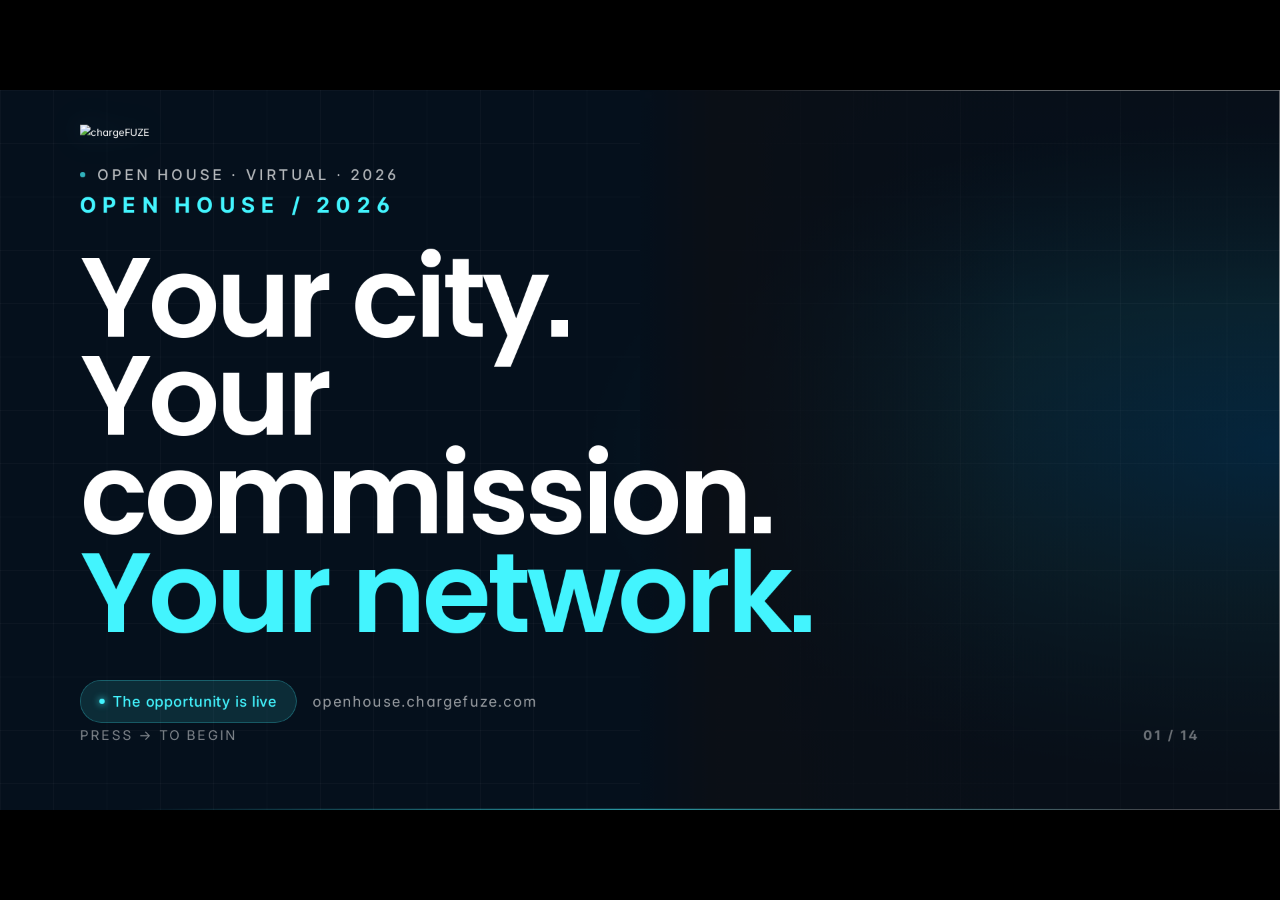
==== index.html @ 6d46d596 "Add files via upload" ====
<!DOCTYPE html>
<html lang="en">
<head>
<meta charset="UTF-8" />
<title>chargeFUZE Open House 2026</title>
<link rel="stylesheet" href="styles.css" />
<link rel="stylesheet" href="components.css?v=15" />
<link rel="stylesheet" href="brand-fx.css?v=4" />
<script src="deck-stage.js"></script>
<script src="brand-fx.js?v=1" defer></script>
</head>
<body>
<deck-stage width="1920" height="1080">

<!-- =================================================================
     01 — COVER
     ================================================================= -->
<section data-label="01 Cover" class="s-hero-spot">
  <div class="cover-photo-wrap">
    <img src="assets/photos/rosebowl.jpg" alt="" class="cover-photo" />
    <div class="cover-photo-grad"></div>
  </div>
  <div class="cover-grid"></div>
  <div class="frame" style="justify-content: space-between;">
    <div style="display:flex; justify-content: space-between; align-items: center;">
      <div class="bug dark"><img src="assets/logos/chargefuze-official-white.png" alt="chargeFUZE" /></div>
      <div class="eyebrow dark"><span class="dot"></span><span>OPEN HOUSE · VIRTUAL · 2026</span></div>
    </div>

    <div style="max-width: 1100px;">
      <div style="font-family:'Inter Tight',sans-serif; font-weight:700; font-size:32px; letter-spacing:0.32em; color: var(--spark-blue); margin-bottom: 40px;">
        OPEN HOUSE / 2026
      </div>
      <h1 class="title hero">
        Your city.<br/>
        Your commission.<br/>
        <span style="color: var(--spark-blue);">Your network.</span>
      </h1>
      <div style="margin-top: 56px; display:flex; align-items: center; gap: 24px;">
        <span class="pill"><span style="width:8px;height:8px;border-radius:50%;background:var(--spark-blue);box-shadow:0 0 12px var(--spark-blue);"></span>The opportunity is live</span>
        <span style="font-size:22px; opacity:0.6; letter-spacing:0.1em;">openhouse.chargefuze.com</span>
      </div>
    </div>

    <div style="display:flex; justify-content: space-between; align-items: flex-end;">
      <div style="font-size: 20px; letter-spacing: 0.16em; opacity: 0.5; text-transform: uppercase;">Press → to begin</div>
      <div style="font-family:'Inter Tight',sans-serif; font-weight:700; font-size: 20px; letter-spacing: 0.2em; opacity: 0.4;">01 / 14</div>
    </div>
  </div>
</section>

<!-- =================================================================
     02 — WHY WE EXIST
     ================================================================= -->
<section data-label="02 Why We Exist" class="s-airy">
  <div class="frame">
    <div class="bug light"><img src="assets/logos/chargefuze-official.png" alt="chargeFUZE" /></div>
    <div class="eyebrow" style="margin-top: 40px;"><span class="dot"></span><span>ABOUT CHARGEFUZE</span></div>
    <h1 class="title" style="margin-top: var(--gap-title); max-width: 1500px;">
      Why we <span style="color: var(--charge-blue);">exist.</span>
    </h1>
    <p class="body" style="margin-top: 36px; max-width: 1400px;">
      Industry-leading IoT hardware and software designed to enrich user experiences with convenient,
      on-demand power. We empower the user, foster connections, and fuel progress —
      <strong>nationwide, in real-world venues.</strong>
    </p>

    <div style="margin-top: auto; display: grid; grid-template-columns: repeat(4, 1fr); gap: 48px; padding-top: 64px; border-top: 1px solid var(--ink-150);">
      <div>
        <div class="stat-num" style="color: var(--ink-950); font-size: 140px;">3,500<span style="color: var(--charge-blue);">+</span></div>
        <div class="stat-label" style="margin-top: 14px;">Active Locations</div>
      </div>
      <div>
        <div class="stat-num" style="color: var(--ink-950); font-size: 140px;">300<span style="color: var(--charge-blue);">+</span></div>
        <div class="stat-label" style="margin-top: 14px;">Arenas &amp; Major Venues</div>
      </div>
      <div>
        <div class="stat-num" style="color: var(--ink-950); font-size: 140px;">40<span style="color: var(--charge-blue);">+</span></div>
        <div class="stat-label" style="margin-top: 14px;">US States</div>
      </div>
      <div>
        <div class="stat-num" style="color: var(--ink-950); font-size: 140px;">2.2<span style="font-size:96px;">M</span><span style="color: var(--charge-blue);">+</span></div>
        <div class="stat-label" style="margin-top: 14px;">Active Users</div>
      </div>
    </div>
  </div>
  <div class="foot"><span>chargeFUZE / Open House 2026</span><span>02</span></div>
</section>

<!-- =================================================================
     03 — THE MACHINE  (real product photo · split layout)
     ================================================================= -->
<section data-label="03 The Machine" class="s-dark">
  <div class="machine-photo-wrap">
    <img src="assets/photos/powerbank-hand.jpg" alt="chargeFUZE power bank in hand" class="machine-photo" />
    <div class="machine-photo-grad"></div>
  </div>
  <div class="frame">
    <div class="bug dark"><img src="assets/logos/chargefuze-official-white.png" alt="chargeFUZE" /></div>
    <div class="eyebrow dark" style="margin-top: 40px;"><span class="dot"></span><span>THE PRODUCT</span></div>
    <h1 class="title" style="margin-top: var(--gap-title);">The machine.</h1>

    <div class="machine-grid">
      <div class="machine-cell">
        <div class="num">01 — WHAT IT IS</div>
        <p class="machine-desc">
          Portable mobile charging stations built for high-traffic venues. Guests rent a power bank,
          use it on-site or off-site, return it to <strong>any chargeFUZE station nationwide.</strong>
        </p>
      </div>
      <div class="machine-cell">
        <div class="num">02 — HOW IT RUNS</div>
        <p class="machine-desc">
          Stations recharge batteries continuously. Minimal footprint, fully autonomous —
          <strong>no wiring, no staff, no operational lift.</strong>
        </p>
      </div>
      <div class="machine-cell">
        <div class="num">03 — THE RESULT</div>
        <p class="machine-desc">
          A seamless, on-demand charging solution that scales effortlessly across locations —
          <strong>maximizing uptime, usage, and venue revenue.</strong>
        </p>
      </div>
    </div>
  </div>
  <div class="foot" style="color: rgba(255,255,255,0.55);"><span>chargeFUZE / Open House 2026</span><span>03</span></div>
</section>

<!-- =================================================================
     04 — RENT. CHARGE. RETURN. (interactive stepper)
     ================================================================= -->
<section data-label="04 Rent Charge Return" class="s-airy">
  <div class="frame">
    <div class="bug light"><img src="assets/logos/chargefuze-official.png" alt="chargeFUZE" /></div>
    <div class="eyebrow" style="margin-top: 40px;"><span class="dot"></span><span>HOW IT WORKS</span></div>
    <h1 class="title" style="margin-top: var(--gap-title);">
      Rent. Charge. <span style="color: var(--charge-blue);">Return.</span>
    </h1>

    <div id="rcr" style="margin-top: 60px; flex: 1; display: flex; flex-direction: column; padding-bottom: 80px;">
      <!-- step rail -->
      <div id="rcr-rail" style="display: grid; grid-template-columns: repeat(4, 1fr); gap: 16px; position: relative;">
        <div style="position:absolute; top:46px; left:46px; right:46px; height:2px; background: var(--ink-150);"></div>
        <div id="rcr-progress" style="position:absolute; top:46px; left:46px; height:2px; background: var(--charge-blue); width: 0; transition: width 360ms cubic-bezier(0.22,1,0.36,1);"></div>
      </div>
      <!-- step detail -->
      <div id="rcr-detail" style="margin-top: 56px; flex: 1; display: grid; grid-template-columns: 1.2fr 1fr; gap: 80px; align-items: center;">
        <div>
          <div id="rcr-num" style="font-family:'Inter Tight',sans-serif; font-weight:700; font-size:140px; line-height:0.9; color: var(--charge-blue); letter-spacing:-0.04em;">01</div>
          <h2 id="rcr-title" class="subtitle" style="margin-top: 20px;">Locate</h2>
          <p id="rcr-desc" class="body" style="margin-top: 20px; max-width: 660px; font-size: 30px; line-height: 1.35;">
            Guest finds a chargeFUZE station via the app or on-site wayfinding signage.
          </p>
        </div>
        <div id="rcr-visual" style="height: 320px; border-radius: 24px; background: var(--white); border:1px solid var(--ink-150); display:flex; align-items:center; justify-content:center; position: relative; overflow:hidden;">
          <!-- visual swapped via JS -->
        </div>
      </div>
    </div>

  </div>
  <div class="foot"><span>chargeFUZE / Open House 2026</span><span>04</span></div>
</section>

<!-- =================================================================
     05 — F10 vs F15 (animated comparison)
     ================================================================= -->
<section data-label="05 Hardware" class="s-dark">
  <div class="frame">
    <div class="bug dark"><img src="assets/logos/chargefuze-official-white.png" alt="chargeFUZE" /></div>
    <div class="eyebrow dark" style="margin-top: 40px;"><span class="dot"></span><span>OUR PRODUCTS</span></div>
    <h1 class="title" style="margin-top: var(--gap-title);">The hardware.</h1>
    <p class="body" style="margin-top: 18px;">Two stations. Same network. Pick the fit for the venue.</p>

    <div style="margin-top: 48px; flex: 1; min-height: 0; min-width: 0; display: grid; grid-template-columns: minmax(0, 1.2fr) minmax(0, 1fr); grid-template-rows: minmax(0, 1fr); gap: 56px;">
      <!-- Real station photo (swaps based on selection, click to enlarge) -->
      <div class="hw-photo-frame" id="hw-photo-frame" role="button" tabindex="0" aria-label="Click to view station photo full size">
        <img src="assets/photos/station-fattuesday.jpg" alt="" class="hw-photo hw-photo-f10 is-active" data-model="F10" />
        <img src="assets/photos/station-f15.jpg" alt="" class="hw-photo hw-photo-f15" data-model="F15" />
        <div class="hw-photo-caption">
          <div class="hw-photo-label" id="hw-photo-label">F10 · IN THE WILD</div>
          <div class="hw-photo-venue" id="hw-photo-venue">Fat Tuesday · Bar / Restaurant</div>
        </div>
        <div class="hw-photo-zoom-hint" aria-hidden="true">
          <svg width="20" height="20" viewBox="0 0 24 24" fill="none" stroke="currentColor" stroke-width="2.2" stroke-linecap="round" stroke-linejoin="round"><path d="M15 3h6v6"/><path d="M9 21H3v-6"/><path d="M21 3l-7 7"/><path d="M3 21l7-7"/></svg>
          <span>Click to enlarge</span>
        </div>
      </div>

      <!-- F10/F15 specs stacked (clickable to swap photo) -->
      <div style="display: flex; flex-direction: column; gap: 24px;">
        <button type="button" class="hw-card hw-card-compact hw-card-btn is-active" data-model="F10">
          <div class="hw-card-head">
            <div>
              <div class="hw-tag">WALL · COUNTER</div>
              <h2 class="hw-name" style="font-size: 44px;">F10. The Station.</h2>
            </div>
            <div class="hw-slots"><span>10</span><small>SLOTS</small></div>
          </div>
          <p class="hw-desc" style="font-size: 18px;">Compact. The default for bars, restaurants, and retail.</p>
        </button>
        <button type="button" class="hw-card hw-card-feat hw-card-compact hw-card-btn" data-model="F15">
          <div class="hw-card-head">
            <div>
              <div class="hw-tag" style="color: var(--spark-blue);">FLOOR STANDING</div>
              <h2 class="hw-name" style="font-size: 44px;">F15. The Tower.</h2>
            </div>
            <div class="hw-slots feat"><span>15</span><small>SLOTS</small></div>
          </div>
          <p class="hw-desc" style="font-size: 18px;">High-flow lobbies, arenas, major venues.</p>
        </button>
        <div style="font-size: 15px; letter-spacing: 0.12em; text-transform: uppercase; opacity: 0.5; margin-top: 4px;">
          Both certified · UL · ETL · CE · FCC · RoHS · Click a station to see it in the wild
        </div>
      </div>
    </div>
  </div>
  <div class="foot" style="color: rgba(255,255,255,0.55);"><span>chargeFUZE / Open House 2026</span><span>05</span></div>
</section>

<!-- =================================================================
     06 — MARKETS
     ================================================================= -->
<section data-label="06 Markets" class="s-dark">
  <div class="frame">
    <div class="bug dark"><img src="assets/logos/chargefuze-official-white.png" alt="chargeFUZE" /></div>
    <div class="eyebrow dark" style="margin-top: 40px;"><span class="dot"></span><span>MARKET STRATEGY</span></div>
    <h1 class="title" style="margin-top: var(--gap-title); max-width: 1500px;">
      Where we're <span style="color: var(--spark-blue);">taking over.</span>
    </h1>

    <div style="margin-top: 80px; display: grid; grid-template-columns: repeat(5, 1fr); gap: 24px;">
      <div class="market-card" style="--mc-delay:0">
        <div class="market-rank">01</div>
        <div class="market-name">LA</div>
        <div class="market-sub">Los Angeles</div>
      </div>
      <div class="market-card" style="--mc-delay:80ms">
        <div class="market-rank">02</div>
        <div class="market-name">NYC</div>
        <div class="market-sub">New York</div>
      </div>
      <div class="market-card" style="--mc-delay:160ms">
        <div class="market-rank">03</div>
        <div class="market-name">CHI</div>
        <div class="market-sub">Chicago</div>
      </div>
      <div class="market-card" style="--mc-delay:240ms">
        <div class="market-rank">04</div>
        <div class="market-name">MIA</div>
        <div class="market-sub">Miami</div>
      </div>
      <div class="market-card" style="--mc-delay:320ms">
        <div class="market-rank">05</div>
        <div class="market-name">SF</div>
        <div class="market-sub">San Francisco</div>
      </div>
    </div>

    <div style="margin-top: auto; padding-top: 64px; border-top: 1px solid rgba(255,255,255,0.15); display: grid; grid-template-columns: repeat(3, 1fr); gap: 64px;">
      <div>
        <div class="subtitle" style="font-size: 56px;">Cluster.</div>
        <p class="body-sm" style="margin-top: 16px;">Dense, interconnected networks within each city.</p>
      </div>
      <div>
        <div class="subtitle" style="font-size: 56px;">Circulate.</div>
        <p class="body-sm" style="margin-top: 16px;">Faster turns, more rentals per battery, per day.</p>
      </div>
      <div>
        <div class="subtitle" style="font-size: 56px;">Scale.</div>
        <p class="body-sm" style="margin-top: 16px;">Repeatable playbook. National footprint.</p>
      </div>
    </div>
  </div>
  <div class="foot" style="color: rgba(255,255,255,0.55);"><span>chargeFUZE / Open House 2026</span><span>06</span></div>
</section>

<!-- =================================================================
     07 — COMPETITION
     ================================================================= -->
<section data-label="07 Competition" class="s-airy">
  <div class="frame">
    <div class="bug light"><img src="assets/logos/chargefuze-official.png" alt="chargeFUZE" /></div>
    <div class="eyebrow" style="margin-top: 40px;"><span class="dot"></span><span>COMPETITIVE POSITION · LOS ANGELES</span></div>

    <h1 class="title" style="margin-top: var(--gap-title); font-size: 92px;">
      The competition. <span style="color: var(--charge-blue);">There isn't one.</span>
    </h1>
    <p class="body" style="margin-top: 16px; max-width: 1300px; font-size: 24px;">
      Same city. Same day. Pull up the rental maps side-by-side.
    </p>

    <div style="margin-top: 40px; flex: 1; min-height: 0; display: grid; grid-template-columns: 1fr 1fr; grid-template-rows: minmax(0, 1fr); gap: 48px; align-items: stretch;">
      <!-- Competitor -->
      <div class="map-compare map-compare-them">
        <div class="map-compare-header">
          <div class="map-compare-tag">THE COMPETITION</div>
          <div class="map-compare-name">Lyte · LA</div>
        </div>
        <button type="button" class="map-compare-photo map-photo-btn" data-map="competitor" aria-label="Enlarge competitor coverage map">
          <img src="assets/photos/map-competitor.png" alt="Competitor coverage map showing sparse markers across LA" />
          <div class="map-zoom-hint">
            <svg width="16" height="16" viewBox="0 0 24 24" fill="none" stroke="currentColor" stroke-width="2.4" stroke-linecap="round" stroke-linejoin="round"><path d="M15 3h6v6"/><path d="M9 21H3v-6"/><path d="M21 3l-7 7"/><path d="M3 21l7-7"/></svg>
            <span>Tap to enlarge</span>
          </div>
        </button>
        <div class="map-compare-stats">
          <div><span class="mc-num">~10</span><span class="mc-lbl">Visible stations</span></div>
          <div><span class="mc-num">Sparse</span><span class="mc-lbl">Coverage gaps</span></div>
        </div>
      </div>

      <!-- chargeFUZE -->
      <div class="map-compare map-compare-us">
        <div class="map-compare-header">
          <div class="map-compare-tag" style="color: var(--charge-blue);">CHARGEFUZE</div>
          <div class="map-compare-name">Same map. Same city.</div>
        </div>
        <button type="button" class="map-compare-photo map-photo-btn" data-map="chargefuze" aria-label="Enlarge chargeFUZE coverage map">
          <img src="assets/photos/map-chargefuze.png" alt="chargeFUZE coverage map showing dense clusters across LA" />
          <div class="map-compare-glow"></div>
          <div class="map-zoom-hint">
            <svg width="16" height="16" viewBox="0 0 24 24" fill="none" stroke="currentColor" stroke-width="2.4" stroke-linecap="round" stroke-linejoin="round"><path d="M15 3h6v6"/><path d="M9 21H3v-6"/><path d="M21 3l-7 7"/><path d="M3 21l7-7"/></svg>
            <span>Tap to enlarge</span>
          </div>
        </button>
        <div class="map-compare-stats">
          <div><span class="mc-num" style="color: var(--charge-blue);">200+</span><span class="mc-lbl">Active stations</span></div>
          <div><span class="mc-num" style="color: var(--charge-blue);">Dense</span><span class="mc-lbl">Cluster strategy</span></div>
        </div>
      </div>
    </div>

    <div style="margin-top: 32px; padding: 20px 28px; background: var(--ink-50); border: 1px solid var(--ink-150); border-radius: 14px; display: flex; align-items: center; gap: 24px;">
      <div style="font-size: 36px; font-family: 'Inter Tight'; font-weight: 700; color: var(--charge-blue);">+ $150</div>
      <div style="font-size: 22px; color: var(--ink-700);"><strong>Switch incentive.</strong> Venue using a competitor? We pay you to convert them.</div>
    </div>
  </div>
  <div class="foot"><span>chargeFUZE / Open House 2026</span><span>07</span></div>
</section>

<!-- =================================================================
     08 — YOUR ROLE
     ================================================================= -->
<section data-label="08 Your Role" class="s-hero-spot">
  <div class="frame">
    <div class="bug dark"><img src="assets/logos/chargefuze-official-white.png" alt="chargeFUZE" /></div>
    <div class="eyebrow dark" style="margin-top: 40px;"><span class="dot"></span><span>YOUR OPPORTUNITY</span></div>
    <h1 class="title hero" style="margin-top: var(--gap-title); font-size: 200px;">
      Own the<br/><span style="color: var(--spark-blue);">block.</span>
    </h1>

    <div style="margin-top: auto; padding-top: 80px; display: grid; grid-template-columns: repeat(3, 1fr); gap: 56px;">
      <div class="role-card">
        <div class="num">THE MODEL</div>
        <p class="body" style="margin-top: 24px;"><strong>1099 commission.</strong> Self-motivated reps build their own book. You drive the market.</p>
      </div>
      <div class="role-card">
        <div class="num">THE UPSIDE</div>
        <p class="body" style="margin-top: 24px;"><strong>Uncapped.</strong> Tiered payouts by venue type. Zero ops lift. Total autonomy on how you build.</p>
      </div>
      <div class="role-card">
        <div class="num">THE EXTRAS</div>
        <p class="body" style="margin-top: 24px;"><strong>Live Nation tickets.</strong> Presidents Club. Expanded roles as the network scales.</p>
      </div>
    </div>
  </div>
  <div class="foot" style="color: rgba(255,255,255,0.55);"><span>chargeFUZE / Open House 2026</span><span>08</span></div>
</section>

<!-- =================================================================
     09 — TIER EXPLORER
     ================================================================= -->
<section data-label="09 The Money" class="s-airy">
  <div class="frame">
    <div class="bug light"><img src="assets/logos/chargefuze-official.png" alt="chargeFUZE" /></div>
    <div class="eyebrow" style="margin-top: 32px;"><span class="dot"></span><span>COMPENSATION</span></div>
    <h1 class="title" style="margin-top: 18px;">
      The tiers. <span style="color: var(--charge-blue);">The money.</span>
    </h1>
    <p class="body" style="margin-top: 16px; max-width: 1300px;">
      Every venue has a tier. Every tier has a payout. Click a tier — see who fits, what it pays, examples.
    </p>

    <div style="margin-top: 36px; display: grid; grid-template-columns: 1fr 1.4fr; gap: 40px; flex: 1; min-height: 0;">
      <!-- Tier rail -->
      <div id="tier-rail" style="display: flex; flex-direction: column; gap: 14px; align-self: start;">
        <div class="tier-card active" data-tier="A">
          <div style="display:flex; justify-content:space-between; align-items: baseline;">
            <div>
              <div class="tier-letter">A</div>
              <div class="tier-name">Premier venues</div>
            </div>
            <div class="tier-pay"><span class="dollar">$</span>500<span class="per">/place</span></div>
          </div>
          <div class="tier-meta">500+ Google reviews · Key metro · First 60 days</div>
        </div>
        <div class="tier-card" data-tier="B">
          <div style="display:flex; justify-content:space-between; align-items: baseline;">
            <div>
              <div class="tier-letter">B</div>
              <div class="tier-name">Standard venues</div>
            </div>
            <div class="tier-pay"><span class="dollar">$</span>400<span class="per">/place</span></div>
          </div>
          <div class="tier-meta">&lt; 500 reviews · Established footprint · First 60 days</div>
        </div>
        <div class="tier-card" data-tier="C">
          <div style="display:flex; justify-content:space-between; align-items: baseline;">
            <div>
              <div class="tier-letter">C</div>
              <div class="tier-name">Experimental</div>
            </div>
            <div class="tier-pay"><span class="dollar">$</span>300<span class="per">/place</span></div>
          </div>
          <div class="tier-meta">New venue types · Test markets · First 60 days</div>
        </div>
      </div>

      <!-- Tier detail -->
      <div id="tier-detail" style="background: var(--white); border: 1px solid var(--ink-150); border-radius: 24px; padding: 48px;"></div>
    </div>
  </div>
  <div class="foot"><span>chargeFUZE / Open House 2026</span><span>09</span></div>
</section>

<!-- =================================================================
     10 — VETTED VENUE LIST (pre-tiered hit list)
     ================================================================= -->
<section data-label="10 Hit List" class="s-airy">
  <div class="frame">
    <div class="bug light"><img src="assets/logos/chargefuze-official.png" alt="chargeFUZE" /></div>
    <div class="eyebrow"><span class="dot"></span><span>YOUR HIT LIST · PRE-VETTED &amp; TIERED</span></div>
    <h1 class="title" style="margin-top: 16px; font-size: 72px; line-height: 0.96;">
      We did the homework.<br>
      <span style="color: var(--charge-blue);">Now go get the wins.</span>
    </h1>

    <!-- City tabs + stats row -->
    <div class="hl-toolbar">
      <div class="hl-tabs" role="tablist">
        <button class="hl-tab is-active" data-city="la" role="tab" aria-selected="true">
          <span class="hl-tab-city">Los Angeles</span>
          <span class="hl-tab-count">142</span>
        </button>
        <button class="hl-tab" data-city="nyc" role="tab" aria-selected="false">
          <span class="hl-tab-city">New York</span>
          <span class="hl-tab-count">98</span>
        </button>
        <button class="hl-tab" data-city="more" role="tab" aria-selected="false">
          <span class="hl-tab-city">+ 16 more metros</span>
          <span class="hl-tab-count">416</span>
        </button>
      </div>
      <div class="hl-stats">
        <span class="hl-stat-num">656</span>
        <span class="hl-stat-lbl">venues vetted &amp; tiered · refreshed weekly</span>
      </div>
    </div>

    <!-- Main content: list + submit card -->
    <div class="hl-grid">

      <!-- Venue list -->
      <div class="hl-list" id="hl-list">
        <!-- populated by JS -->
      </div>

      <!-- Submit your own card -->
      <aside class="hl-aside">
        <div class="hl-submit-card">
          <div class="hl-submit-eyebrow">Not on the list?</div>
          <h3 class="hl-submit-title">Pitch your own venue.</h3>
          <p class="hl-submit-body">
            Spotted a place we missed? Submit it through the rep portal — we tier it within 48 hours and route it back to you, locked.
          </p>
          <ol class="hl-submit-steps">
            <li><span class="hl-step-n">1</span><span>Drop the venue name + Google Maps link</span></li>
            <li><span class="hl-step-n">2</span><span>Ops vets &amp; tiers within 48 hours</span></li>
            <li><span class="hl-step-n">3</span><span>You're locked in as the closing rep</span></li>
          </ol>
          <div class="hl-submit-cta">
            <span class="hl-cta-label">Portal</span>
            <span class="hl-cta-link">portal.chargefuze.com / submit</span>
          </div>
        </div>

        <div class="hl-legend">
          <div class="hl-legend-row"><span class="tier-badge tier-A">A</span><span>Premier · 500+ reviews · key metros</span></div>
          <div class="hl-legend-row"><span class="tier-badge tier-B">B</span><span>Standard · &lt;500 reviews</span></div>
          <div class="hl-legend-row"><span class="tier-badge tier-C">C</span><span>Experimental · niche spaces</span></div>
        </div>
      </aside>

    </div>

  </div>
  <div class="foot"><span>chargeFUZE / Open House 2026</span><span>10</span></div>
</section>

<!-- =================================================================
     11 — COMMISSION ESTIMATOR
     ================================================================= -->
<section data-label="11 Estimator" class="s-dark">
  <div class="frame">
    <div class="bug dark"><img src="assets/logos/chargefuze-official-white.png" alt="chargeFUZE" /></div>
    <div class="eyebrow dark" style="margin-top: 32px;"><span class="dot"></span><span>COMMISSION ESTIMATOR</span></div>
    <h1 class="title" style="margin-top: 24px; font-size: 76px;">
      Run the numbers.
    </h1>
    <p class="body" style="margin-top: 12px; max-width: 1400px; font-size: 24px;">
      Set your weekly pace and tier mix. See what the network pays you back.
    </p>

    <div style="margin-top: 32px; display: grid; grid-template-columns: 1.2fr 1fr; gap: 48px; flex: 1; padding-bottom: 80px;">
      <!-- Inputs -->
      <div style="display: flex; flex-direction: column; gap: 32px;">
        <!-- Stations per week -->
        <div class="est-block">
          <div style="display: flex; justify-content: space-between; align-items: baseline;">
            <div class="est-label">Stations placed per week</div>
            <div id="est-spw-val" style="font-family:'Inter Tight'; font-weight:700; font-size: 64px; color: var(--spark-blue);">5</div>
          </div>
          <input id="est-spw" type="range" min="1" max="20" value="5" class="est-slider" />
          <div style="display:flex; justify-content: space-between; font-size: 18px; opacity: 0.5; margin-top: 8px;">
            <span>1</span><span>5</span><span>10</span><span>15</span><span>20</span>
          </div>
        </div>

        <!-- Tier mix -->
        <div class="est-block">
          <div class="est-label" style="margin-bottom: 16px;">Tier mix — drag to allocate</div>
          <div id="est-mix" style="display:grid; grid-template-columns: 1fr 1fr 1fr; gap: 12px;">
            <div class="mix-cell">
              <div class="mix-head"><span class="mix-tier" style="color: var(--spark-blue);">A</span><span class="mix-pct" id="mix-a-pct">40%</span></div>
              <input id="mix-a" type="range" min="0" max="100" value="40" class="est-slider mix" />
              <div class="mix-rate">$500 / place</div>
            </div>
            <div class="mix-cell">
              <div class="mix-head"><span class="mix-tier" style="color: var(--charge-blue);">B</span><span class="mix-pct" id="mix-b-pct">40%</span></div>
              <input id="mix-b" type="range" min="0" max="100" value="40" class="est-slider mix" />
              <div class="mix-rate">$400 / place</div>
            </div>
            <div class="mix-cell">
              <div class="mix-head"><span class="mix-tier" style="color: #6B8FB8;">C</span><span class="mix-pct" id="mix-c-pct">20%</span></div>
              <input id="mix-c" type="range" min="0" max="100" value="20" class="est-slider mix" />
              <div class="mix-rate">$300 / place</div>
            </div>
          </div>
        </div>

        <!-- Horizon toggle -->
        <div class="est-block">
          <div class="est-label" style="margin-bottom: 16px;">Time horizon</div>
          <div style="display:flex; gap: 10px;">
            <button class="hor-btn" data-hor="1">1 week</button>
            <button class="hor-btn active" data-hor="4">1 month</button>
            <button class="hor-btn" data-hor="12">3 months</button>
            <button class="hor-btn" data-hor="26">6 months</button>
            <button class="hor-btn" data-hor="52">1 year</button>
          </div>
        </div>
      </div>

      <!-- Output -->
      <div id="est-output" style="background: linear-gradient(160deg, rgba(0,158,250,0.18), rgba(67,244,254,0.04) 50%, transparent); border: 1px solid rgba(67,244,254,0.25); border-radius: 28px; padding: 40px 44px; position: relative; overflow: hidden;">
        <div style="font-size: 20px; letter-spacing: 0.18em; text-transform: uppercase; color: var(--spark-blue);">Your projected payout</div>
        <div id="est-total" style="font-family:'Inter Tight'; font-weight:700; font-size: 150px; line-height: 0.9; letter-spacing: -0.045em; margin-top: 16px;">$0</div>
        <div id="est-period" style="margin-top: 12px; font-size: 24px; opacity: 0.6;">over 1 month</div>

        <div style="margin-top: 32px; padding-top: 24px; border-top: 1px solid rgba(255,255,255,0.12); display:grid; grid-template-columns: 1fr 1fr; gap: 20px;">
          <div>
            <div class="est-mini-label">Stations placed</div>
            <div class="est-mini-val" id="est-stations">20</div>
          </div>
          <div>
            <div class="est-mini-label">Avg per placement</div>
            <div class="est-mini-val" id="est-avg">$0</div>
          </div>
          <div>
            <div class="est-mini-label">Weekly run rate</div>
            <div class="est-mini-val" id="est-weekly">$0</div>
          </div>
          <div>
            <div class="est-mini-label">Annualized</div>
            <div class="est-mini-val" id="est-annual">$0</div>
          </div>
        </div>
      </div>
    </div>
  </div>
  <div class="foot" style="color: rgba(255,255,255,0.55);"><span>chargeFUZE / Open House 2026</span><span>11</span></div>
</section>

<!-- =================================================================
     12 — CLOSER
     ================================================================= -->
<section data-label="12 Your First Move" class="s-hero-dense">
  <div class="closer-photo-wrap">
    <img src="assets/photos/powerbank-hand.jpg" alt="" class="closer-photo" />
    <div class="closer-photo-grad"></div>
  </div>
  <div class="cover-grid"></div>
  <div class="frame" style="justify-content: space-between;">
    <div class="bug dark"><img src="assets/logos/chargefuze-official-white.png" alt="chargeFUZE" /></div>

    <div style="max-width: 1050px;">
      <div class="eyebrow dark" style="margin-bottom: 48px;"><span class="dot"></span><span>WHAT HAPPENS NEXT</span></div>
      <h1 class="title hero" style="font-size: 200px;">
        Your<br/>
        <span style="color: var(--spark-blue);">first move.</span>
      </h1>
      <div style="margin-top: 56px; display: flex; gap: 16px; flex-wrap: wrap;">
        <span class="pill">→ Onboarding &amp; W9</span>
        <a class="pill pill-link" href="https://citynetworks.github.io/openhouse2026/" target="_blank" rel="noopener">→ Training session</a>
        <span class="pill">→ Pick your block</span>
        <span class="pill">→ Close your first venue</span>
      </div>
    </div>

    <div style="display:flex; justify-content: space-between; align-items: flex-end;">
      <div style="font-family:'Poppins'; font-weight:600; font-size: 36px; letter-spacing: -0.01em;">openhouse.chargefuze.com</div>
      <div style="font-family:'Inter Tight',sans-serif; font-weight:700; font-size: 20px; letter-spacing: 0.2em; opacity: 0.4;">12 / 12</div>
    </div>
  </div>
</section>

</deck-stage>

<!-- Lightbox for full-size station photos (slide 05) -->
<div id="hw-lightbox" class="hw-lightbox" aria-hidden="true" role="dialog" aria-label="Station photo">
  <div class="hw-lightbox-backdrop" data-close></div>
  <button type="button" class="hw-lightbox-close" data-close aria-label="Close">
    <svg width="28" height="28" viewBox="0 0 24 24" fill="none" stroke="currentColor" stroke-width="2.2" stroke-linecap="round"><path d="M6 6l12 12M18 6L6 18"/></svg>
  </button>
  <figure class="hw-lightbox-figure">
    <img id="hw-lightbox-img" alt="" />
    <figcaption id="hw-lightbox-cap"></figcaption>
  </figure>
</div>

<script src="components.js?v=8"></script>
</body>
</html>
---- styles.css ----
@import url('colors_and_type.css');

/* ============================================================
   chargeFUZE Open House 2026 — Deck styles
   1920x1080 slides. Type scale + spacing per skill.
   ============================================================ */

:root {
  --t-hero: 168px;
  --t-title: 96px;
  --t-subtitle: 60px;
  --t-section: 44px;
  --t-body: 34px;
  --t-small: 28px;
  --t-label: 22px;

  --pad-x: 120px;
  --pad-y-top: 110px;
  --pad-y-bot: 96px;
  --gap-title: 56px;
  --gap-item: 32px;

  --blue: var(--charge-blue);
  --spark: var(--spark-blue);
  --ink: var(--ink-950);
}

* { box-sizing: border-box; margin: 0; padding: 0; }

deck-stage { background: #000; }

section {
  font-family: 'Inter', system-ui, sans-serif;
  color: var(--fg-1);
  background: var(--white);
  overflow: hidden;
  position: relative;
}

/* Surface variants */
.s-dark { background: var(--ink-950); color: var(--white); }
.s-hero {
  background: var(--ink-950) center/cover no-repeat url('assets/graphics/cf-02-ripple-spotlight.jpg');
  color: var(--white);
}
.s-hero-dense {
  background: var(--ink-950) center/cover no-repeat url('assets/graphics/cf-03-blue-ripple-dense.jpg');
  color: var(--white);
}
.s-hero-spot {
  background: var(--ink-950) center/cover no-repeat url('assets/graphics/cf-01-ripple-blue.jpg');
  color: var(--white);
}
.s-fade {
  background: var(--ink-950) center/cover no-repeat url('assets/graphics/cf-05-blue-fade.jpg');
  color: var(--white);
}
.s-airy {
  background: #F4F7FA;
  color: var(--ink-950);
}
.s-airy::before {
  content: '';
  position: absolute;
  top: -20%; right: -15%;
  width: 70%; height: 90%;
  background: radial-gradient(circle, rgba(0,158,250,0.10), transparent 60%);
  pointer-events: none;
}

/* Slide frame */
.frame {
  position: absolute; inset: 0;
  padding: var(--pad-y-top) var(--pad-x) var(--pad-y-bot);
  display: flex; flex-direction: column;
}

/* ====== TYPOGRAPHY ====== */
.eyebrow {
  font-family: 'Inter', sans-serif;
  font-size: var(--t-label);
  font-weight: 500;
  letter-spacing: 0.22em;
  text-transform: uppercase;
  opacity: 0.7;
  display: flex; align-items: center; gap: 18px;
}
.eyebrow .dot {
  width: 8px; height: 8px; border-radius: 50%;
  background: var(--charge-blue); display: inline-block;
}
.eyebrow.dark .dot { background: var(--spark-blue); }

.title {
  font-family: 'Poppins', sans-serif;
  font-weight: 600;
  font-size: var(--t-title);
  line-height: 0.95;
  letter-spacing: -0.025em;
}
.title.hero {
  font-size: var(--t-hero);
  line-height: 0.88;
  letter-spacing: -0.035em;
}
.subtitle {
  font-family: 'Poppins', sans-serif;
  font-weight: 600;
  font-size: var(--t-subtitle);
  line-height: 1.0;
  letter-spacing: -0.02em;
}
.body {
  font-size: var(--t-body);
  line-height: 1.35;
  font-weight: 400;
  letter-spacing: -0.005em;
  color: var(--fg-2);
  max-width: 1100px;
}
.s-dark .body, .s-hero .body, .s-hero-dense .body, .s-hero-spot .body, .s-fade .body {
  color: rgba(255,255,255,0.78);
}
.body strong { color: inherit; font-weight: 600; }
.s-dark .body strong, .s-hero .body strong, .s-hero-dense .body strong, .s-hero-spot .body strong, .s-fade .body strong { color: var(--white); }

.body-sm { font-size: var(--t-small); line-height: 1.4; color: var(--fg-2); }
.s-dark .body-sm, .s-hero .body-sm, .s-hero-dense .body-sm, .s-hero-spot .body-sm { color: rgba(255,255,255,0.7); }

/* ====== SLIDE FOOTER / LOGO BUG ====== */
.bug {
  position: absolute;
  top: 52px; left: var(--pad-x);
  display: flex; align-items: center; gap: 14px;
  z-index: 5;
}
.bug img {
  height: 44px;
  width: auto;
  display: block;
  filter: drop-shadow(0 0 24px rgba(67,244,254,0));
  transition: filter 600ms ease;
}
section.is-active .bug img { filter: drop-shadow(0 0 24px rgba(67,244,254,0.18)); }

.foot {
  position: absolute;
  bottom: 56px; left: var(--pad-x); right: var(--pad-x);
  display: flex; justify-content: space-between; align-items: center;
  font-size: 20px; font-weight: 500;
  letter-spacing: 0.16em;
  text-transform: uppercase;
  opacity: 0.55;
}

/* ====== SHARED PRIMITIVES ====== */
.pill {
  display: inline-flex; align-items: center; gap: 12px;
  padding: 14px 28px;
  border-radius: 999px;
  background: rgba(67, 244, 254, 0.12);
  color: var(--spark-blue);
  border: 1px solid rgba(67, 244, 254, 0.35);
  font-size: 22px;
  font-weight: 500;
  letter-spacing: 0.04em;
  font-family: 'Inter', sans-serif;
}
.s-airy .pill, .s-light .pill {
  background: rgba(0, 158, 250, 0.10);
  color: var(--connect-blue);
  border-color: rgba(0, 158, 250, 0.25);
}

.btn {
  font-family: 'Inter', sans-serif;
  font-weight: 600;
  font-size: 22px;
  padding: 18px 32px;
  border-radius: 12px;
  border: none;
  background: var(--charge-blue);
  color: var(--white);
  cursor: pointer;
  letter-spacing: -0.005em;
  transition: transform 120ms cubic-bezier(0.22,1,0.36,1), background 200ms;
}
.btn:hover { background: #0089E0; }
.btn:active { transform: scale(0.98); }

.btn-ghost {
  background: transparent;
  border: 1.5px solid rgba(255,255,255,0.25);
  color: var(--white);
}
.btn-ghost.dark { border-color: var(--ink-200); color: var(--ink-950); }
.btn-ghost:hover { background: rgba(255,255,255,0.06); }

.tag {
  display: inline-flex; align-items: center; gap: 10px;
  font-family: 'Inter', sans-serif;
  font-weight: 600;
  font-size: 18px;
  letter-spacing: 0.12em;
  text-transform: uppercase;
  padding: 8px 16px;
  border-radius: 999px;
  background: rgba(0,158,250,0.10);
  color: var(--connect-blue);
}

/* Cover scaffolding */
.cover-grid {
  position: absolute; inset: 0;
  background-image:
    linear-gradient(rgba(255,255,255,0.04) 1px, transparent 1px),
    linear-gradient(90deg, rgba(255,255,255,0.04) 1px, transparent 1px);
  background-size: 80px 80px;
  pointer-events: none;
}

/* Stat blocks */
.stat-num {
  font-family: 'Inter Tight', 'Inter', sans-serif;
  font-weight: 700;
  font-feature-settings: 'tnum' 1;
  font-size: 168px;
  line-height: 0.9;
  letter-spacing: -0.04em;
}
.stat-num.lg { font-size: 220px; }
.stat-label {
  font-size: var(--t-small);
  font-weight: 500;
  letter-spacing: 0.06em;
  text-transform: uppercase;
  opacity: 0.65;
}

/* Numbered marker */
.num {
  font-family: 'Inter Tight', sans-serif;
  font-weight: 700;
  font-size: 28px;
  letter-spacing: 0.05em;
  color: var(--spark-blue);
  display: inline-flex; align-items: center; gap: 14px;
}
.num::before {
  content: '';
  width: 36px; height: 1px;
  background: var(--spark-blue);
}

/* Grid utilities */
.row { display: flex; gap: var(--gap-item); }
.col { display: flex; flex-direction: column; gap: var(--gap-item); }

/* Custom scrollbar hide */
.no-scroll::-webkit-scrollbar { display: none; }

/* Prevent transitions during print */
@media print { * { transition: none !important; animation: none !important; } }
---- components.css ----
/* ============================================================
   Component-specific CSS for the Open House 2026 deck
   ============================================================ */

/* ===== RCR stepper (slide 04) ===== */
.rcr-step {
  background: var(--white);
  border: 1.5px solid var(--ink-150);
  border-radius: 18px;
  padding: 28px 32px;
  cursor: pointer;
  transition: all 200ms cubic-bezier(0.22,1,0.36,1);
  position: relative;
  z-index: 1;
}
.rcr-step:hover { border-color: var(--ink-300); transform: translateY(-2px); }
.rcr-step.active {
  background: var(--charge-blue);
  border-color: var(--charge-blue);
  color: var(--white);
  box-shadow: 0 12px 40px rgba(0,158,250,0.25);
}
.rcr-step.done {
  border-color: var(--charge-blue);
  color: var(--charge-blue);
}
.rcr-step .rcr-dot {
  width: 36px; height: 36px; border-radius: 50%;
  background: var(--ink-100);
  display: flex; align-items: center; justify-content: center;
  font-family: 'Inter Tight'; font-weight: 700; font-size: 18px;
  margin-bottom: 16px;
}
.rcr-step.active .rcr-dot { background: rgba(255,255,255,0.2); color: var(--white); }
.rcr-step.done .rcr-dot { background: var(--charge-blue); color: var(--white); }
.rcr-step .rcr-step-title {
  font-family: 'Poppins', sans-serif; font-weight: 600; font-size: 28px;
  letter-spacing: -0.01em;
}
.rcr-step .rcr-step-sub {
  font-size: 16px; opacity: 0.55; margin-top: 4px; letter-spacing: 0.06em; text-transform: uppercase;
}

/* ===== Hardware (slide 05) ===== */
.hw-card {
  background: rgba(255,255,255,0.05);
  border: 1px solid rgba(255,255,255,0.10);
  border-radius: 24px;
  padding: 40px;
  display: flex; flex-direction: column;
  gap: 22px;
}
.hw-card-feat {
  background: linear-gradient(160deg, rgba(0,158,250,0.16), rgba(67,244,254,0.04) 60%, transparent);
  border-color: rgba(67,244,254,0.30);
  box-shadow: 0 16px 60px rgba(0,158,250,0.18);
}
.hw-card-head {
  display: flex; justify-content: space-between; align-items: flex-start; gap: 24px;
}
.hw-tag {
  font-family: 'Inter Tight', sans-serif;
  font-weight: 700;
  font-size: 18px;
  letter-spacing: 0.16em;
  color: var(--charge-blue);
}
.hw-name {
  font-family: 'Poppins'; font-weight: 600;
  font-size: 56px;
  letter-spacing: -0.02em;
  margin-top: 10px;
  line-height: 1;
}
.hw-slots {
  text-align: center;
  padding: 16px 24px;
  background: rgba(0,158,250,0.10);
  border: 1px solid rgba(0,158,250,0.25);
  border-radius: 16px;
  flex-shrink: 0;
}
.hw-slots.feat {
  background: rgba(67,244,254,0.12);
  border-color: rgba(67,244,254,0.40);
}
.hw-slots span {
  display: block;
  font-family: 'Inter Tight', sans-serif;
  font-weight: 700;
  font-size: 64px;
  line-height: 1;
  letter-spacing: -0.03em;
  color: var(--white);
}
.hw-slots small {
  display: block;
  font-size: 14px;
  letter-spacing: 0.18em;
  margin-top: 4px;
  opacity: 0.65;
  font-weight: 600;
}
.hw-desc {
  font-size: 24px;
  line-height: 1.4;
  color: rgba(255,255,255,0.78);
}
.hw-specs {
  display: grid;
  grid-template-columns: 1fr 2fr;
  gap: 14px 24px;
  margin-top: auto;
  padding-top: 20px;
  border-top: 1px solid rgba(255,255,255,0.12);
}
.hw-specs dt {
  font-family: 'Inter', sans-serif;
  font-weight: 600;
  letter-spacing: 0.14em;
  text-transform: uppercase;
  font-size: 15px;
  opacity: 0.55;
  align-self: center;
}
.hw-specs dd {
  font-family: 'Inter Tight', sans-serif;
  font-weight: 600;
  font-size: 22px;
  letter-spacing: -0.01em;
}

/* ===== Markets (slide 06) ===== */
.market-card {
  background: rgba(255,255,255,0.06);
  backdrop-filter: blur(8px);
  border: 1px solid rgba(255,255,255,0.12);
  border-radius: 20px;
  padding: 36px 32px;
  animation: marketIn 600ms cubic-bezier(0.22,1,0.36,1) both;
  animation-delay: var(--mc-delay);
}
@keyframes marketIn {
  from { opacity: 0; transform: translateY(20px); }
  to { opacity: 1; transform: translateY(0); }
}
.market-rank {
  font-family: 'Inter Tight', sans-serif;
  font-weight: 700;
  font-size: 18px;
  letter-spacing: 0.18em;
  color: var(--spark-blue);
}
.market-name {
  font-family: 'Poppins', sans-serif;
  font-weight: 600;
  font-size: 88px;
  line-height: 1;
  letter-spacing: -0.03em;
  margin-top: 14px;
}
.market-sub {
  font-size: 22px;
  opacity: 0.6;
  margin-top: 10px;
  letter-spacing: 0.04em;
}

/* ===== Competition (slide 07) ===== */
.vs-row {
  display: grid;
  grid-template-columns: 220px 1fr 80px;
  align-items: center;
  gap: 20px;
  font-size: 22px;
}
.vs-label {
  font-family: 'Inter', sans-serif;
  font-weight: 500;
  color: var(--ink-600);
}
.vs-us .vs-label { color: var(--ink-950); font-weight: 700; }
.vs-bar {
  height: 14px; background: var(--ink-150); border-radius: 999px; overflow: hidden;
}
.vs-fill {
  height: 100%;
  background: var(--ink-300);
  border-radius: 999px;
  animation: barFill 900ms cubic-bezier(0.22,1,0.36,1) both;
}
@keyframes barFill {
  from { transform: scaleX(0); transform-origin: left; }
  to { transform: scaleX(1); transform-origin: left; }
}
.vs-val {
  font-family: 'Inter Tight'; font-weight: 700;
  text-align: right; color: var(--ink-600);
}
.vs-us .vs-val { color: var(--charge-blue); font-size: 28px; }

/* ===== Role (slide 08) ===== */
.role-card {
  background: rgba(255,255,255,0.06);
  border: 1px solid rgba(255,255,255,0.14);
  border-radius: 20px;
  padding: 40px;
  backdrop-filter: blur(8px);
}

/* ===== Tier explorer (slide 09) ===== */
.tier-card {
  background: var(--white);
  border: 2px solid #D8DEE5;
  border-radius: 16px;
  padding: 18px 22px;
  cursor: pointer;
  transition: all 200ms cubic-bezier(0.22,1,0.36,1);
  box-shadow: 0 2px 8px rgba(0,27,50,0.04);
}
.tier-card:hover { border-color: var(--ink-300); transform: translateX(4px); box-shadow: 0 8px 24px rgba(0,27,50,0.08); }
.tier-card.active {
  border-color: var(--charge-blue);
  background: var(--white);
  box-shadow: 0 16px 48px rgba(0,158,250,0.22);
}
.tier-letter {
  font-family: 'Inter Tight'; font-weight: 700;
  font-size: 18px;
  letter-spacing: 0.18em;
  color: var(--charge-blue);
}
.tier-card[data-tier="B"] .tier-letter { color: var(--connect-blue); }
.tier-card[data-tier="C"] .tier-letter { color: #6B8FB8; }
.tier-name {
  font-family: 'Poppins'; font-weight: 600;
  font-size: 26px;
  letter-spacing: -0.015em;
  margin-top: 4px;
}
.tier-pay {
  font-family: 'Inter Tight'; font-weight: 700;
  font-size: 42px;
  letter-spacing: -0.03em;
}
.tier-pay .dollar { font-size: 28px; vertical-align: top; opacity: 0.7; margin-right: 4px; }
.tier-pay .per { font-size: 16px; font-weight: 500; opacity: 0.5; margin-left: 6px; letter-spacing: 0; }
.tier-meta {
  font-size: 16px;
  opacity: 0.55;
  margin-top: 8px;
  letter-spacing: 0.04em;
}

.td-section { margin-top: 28px; }
.td-section:first-child { margin-top: 0; }
.td-label {
  font-size: 16px;
  letter-spacing: 0.18em;
  text-transform: uppercase;
  opacity: 0.55;
  font-weight: 600;
}
.td-list {
  margin-top: 14px;
  display: flex; flex-wrap: wrap; gap: 10px;
}
.td-chip {
  padding: 10px 18px;
  border-radius: 999px;
  background: var(--ink-50);
  border: 1px solid var(--ink-150);
  font-size: 20px;
  font-weight: 500;
  color: var(--ink-700);
}

/* ===== Estimator (slide 10) ===== */
.est-block {
  background: rgba(255,255,255,0.04);
  border: 1px solid rgba(255,255,255,0.10);
  border-radius: 18px;
  padding: 28px 32px;
}
.est-label {
  font-size: 22px;
  letter-spacing: 0.06em;
  font-weight: 500;
  color: rgba(255,255,255,0.85);
}
.est-slider {
  width: 100%;
  -webkit-appearance: none;
  appearance: none;
  height: 6px;
  border-radius: 999px;
  background: rgba(255,255,255,0.12);
  outline: none;
  cursor: pointer;
  margin-top: 18px;
}
.est-slider::-webkit-slider-thumb {
  -webkit-appearance: none;
  appearance: none;
  width: 26px; height: 26px;
  border-radius: 50%;
  background: var(--spark-blue);
  cursor: pointer;
  box-shadow: 0 0 0 4px rgba(67,244,254,0.2);
  transition: box-shadow 200ms;
}
.est-slider::-webkit-slider-thumb:hover { box-shadow: 0 0 0 8px rgba(67,244,254,0.25); }
.est-slider::-moz-range-thumb {
  width: 26px; height: 26px;
  border-radius: 50%;
  background: var(--spark-blue);
  cursor: pointer;
  border: none;
  box-shadow: 0 0 0 4px rgba(67,244,254,0.2);
}

.mix-cell { display: flex; flex-direction: column; gap: 4px; }
.mix-head {
  display: flex; justify-content: space-between; align-items: baseline;
}
.mix-tier {
  font-family: 'Inter Tight'; font-weight: 700;
  font-size: 32px;
  letter-spacing: 0.05em;
}
.mix-pct {
  font-family: 'Inter Tight'; font-weight: 700;
  font-size: 28px;
  color: var(--white);
}
.mix-rate {
  font-size: 14px;
  letter-spacing: 0.12em;
  text-transform: uppercase;
  opacity: 0.5;
  margin-top: 8px;
}

.hor-btn {
  background: rgba(255,255,255,0.06);
  border: 1px solid rgba(255,255,255,0.10);
  color: rgba(255,255,255,0.7);
  font-family: 'Inter', sans-serif;
  font-weight: 600;
  font-size: 18px;
  padding: 12px 20px;
  border-radius: 12px;
  cursor: pointer;
  transition: all 200ms cubic-bezier(0.22,1,0.36,1);
}
.hor-btn:hover { background: rgba(255,255,255,0.10); color: var(--white); }
.hor-btn.active {
  background: var(--charge-blue);
  border-color: var(--charge-blue);
  color: var(--white);
}

.est-mini-label {
  font-size: 14px;
  letter-spacing: 0.16em;
  text-transform: uppercase;
  opacity: 0.55;
  font-weight: 600;
}
.est-mini-val {
  font-family: 'Inter Tight'; font-weight: 700;
  font-size: 38px;
  letter-spacing: -0.02em;
  margin-top: 6px;
  color: var(--white);
}

#est-total {
  background: linear-gradient(180deg, #FFFFFF 0%, var(--spark-blue) 100%);
  -webkit-background-clip: text;
  background-clip: text;
  -webkit-text-fill-color: transparent;
  transition: opacity 200ms;
}

/* ===== Leaderboard (slide 11) ===== */
.lb-row {
  display: grid;
  grid-template-columns: 70px 1fr 180px 180px 200px;
  align-items: center;
  padding: 18px 28px;
  background: rgba(255,255,255,0.06);
  border: 1px solid rgba(255,255,255,0.12);
  border-radius: 14px;
  gap: 24px;
  opacity: 1;
}
.lb-row.lb-anim {
  animation: lbIn 600ms cubic-bezier(0.22,1,0.36,1) both;
}
.lb-row:nth-child(1) { animation-delay: 0ms; background: linear-gradient(90deg, rgba(67,244,254,0.18), rgba(0,158,250,0.06) 60%, rgba(255,255,255,0.04)); border-color: rgba(67,244,254,0.35); }
.lb-row:nth-child(2) { animation-delay: 80ms; }
.lb-row:nth-child(3) { animation-delay: 160ms; }
.lb-row:nth-child(4) { animation-delay: 240ms; }
.lb-row:nth-child(5) { animation-delay: 320ms; }
.lb-row:nth-child(6) { animation-delay: 400ms; }
@keyframes lbIn {
  from { opacity: 0; transform: translateY(8px); }
  to { opacity: 1; transform: translateY(0); }
}
.lb-rank {
  font-family: 'Inter Tight'; font-weight: 700;
  font-size: 38px;
  color: rgba(255,255,255,0.4);
  letter-spacing: -0.02em;
}
.lb-row:nth-child(1) .lb-rank { color: var(--spark-blue); }
.lb-name {
  font-family: 'Poppins'; font-weight: 600;
  font-size: 26px;
  letter-spacing: -0.01em;
}
.lb-city {
  font-size: 15px;
  opacity: 0.55;
  letter-spacing: 0.08em;
  text-transform: uppercase;
  margin-top: 4px;
}
.lb-stat {
  font-family: 'Inter Tight'; font-weight: 700;
  font-size: 26px;
  letter-spacing: -0.02em;
  text-align: right;
}
.lb-stat .lb-stat-sub {
  display: block;
  font-size: 12px;
  font-weight: 500;
  opacity: 0.5;
  letter-spacing: 0.12em;
  text-transform: uppercase;
  margin-top: 4px;
}
.lb-pay {
  font-family: 'Inter Tight'; font-weight: 700;
  font-size: 38px;
  color: var(--spark-blue);
  text-align: right;
  letter-spacing: -0.025em;
}

/* ===== Seal the deal (slide 12) ===== */
.deal-step {
  background: var(--white);
  border: 1px solid var(--ink-150);
  border-radius: 20px;
  padding: 36px 28px;
  display: flex; flex-direction: column;
  gap: 14px;
  position: relative;
}
.deal-step::after {
  content: '→';
  position: absolute;
  right: -28px; top: 50%; transform: translateY(-50%);
  font-size: 24px;
  color: var(--ink-300);
}
.deal-step:last-child::after { display: none; }
.deal-paid {
  background: linear-gradient(160deg, #001B32, #0A1A2B);
  color: var(--white);
  border-color: var(--charge-blue);
  box-shadow: 0 16px 50px rgba(0,158,250,0.25);
}
.deal-num {
  font-family: 'Inter Tight'; font-weight: 700;
  font-size: 22px;
  letter-spacing: 0.16em;
  color: var(--charge-blue);
}
.deal-paid .deal-num { color: var(--spark-blue); }
.deal-title {
  font-family: 'Poppins'; font-weight: 600;
  font-size: 40px;
  letter-spacing: -0.02em;
  margin-top: 8px;
}
.deal-desc {
  font-size: 20px;
  line-height: 1.45;
  color: var(--ink-600);
  margin-top: auto;
}
.deal-paid .deal-desc { color: rgba(255,255,255,0.75); }
.deal-paid .deal-desc strong { color: var(--spark-blue); }

/* ===== Bottom line (slide 13) ===== */
.bl-row {
  display: flex; gap: 32px; align-items: flex-start;
}
.bl-num {
  font-family: 'Inter Tight'; font-weight: 700;
  font-size: 56px;
  color: var(--charge-blue);
  letter-spacing: -0.02em;
  line-height: 1;
  flex-shrink: 0;
}
.bl-text {
  font-family: 'Poppins', sans-serif;
  font-weight: 500;
  font-size: 36px;
  line-height: 1.25;
  letter-spacing: -0.01em;
  color: rgba(255,255,255,0.92);
}


/* ===== Machine slide (03) — photo split ===== */
.machine-photo-wrap {
  position: absolute;
  top: 0; right: 0; bottom: 0;
  width: 46%;
  overflow: hidden;
  z-index: 1;
}
.machine-photo {
  width: 100%; height: 100%;
  object-fit: cover;
  object-position: 60% center;
  filter: contrast(1.05) saturate(0.9);
}
.machine-photo-grad {
  position: absolute; inset: 0;
  background: linear-gradient(90deg,
    var(--ink-950) 0%,
    rgba(11,15,22,0.85) 18%,
    rgba(11,15,22,0.35) 45%,
    transparent 70%),
    linear-gradient(180deg,
    transparent 60%,
    rgba(11,15,22,0.7) 100%);
  pointer-events: none;
}
.machine-grid {
  margin-top: 80px;
  max-width: 980px;
  display: grid;
  grid-template-columns: 1fr;
  gap: 40px;
}
.machine-cell .num { font-size: 24px; }
.machine-desc {
  margin-top: 16px;
  font-size: 30px;
  line-height: 1.3;
  color: rgba(255,255,255,0.78);
  max-width: 880px;
}
.machine-desc strong { color: var(--white); font-weight: 600; }

/* ===== Cover slide hero photo treatment ===== */
.cover-photo-wrap {
  position: absolute;
  top: 0; right: 0; bottom: 0;
  width: 50%;
  overflow: hidden;
  z-index: 1;
}
.cover-photo {
  width: 100%; height: 100%;
  object-fit: cover;
  object-position: center 30%;
  filter: contrast(1.08) saturate(0.85);
}
.cover-photo-grad {
  position: absolute; inset: 0;
  background: linear-gradient(90deg,
    var(--ink-950) 0%,
    rgba(11,15,22,0.95) 12%,
    rgba(11,15,22,0.45) 35%,
    transparent 60%),
    linear-gradient(180deg,
    rgba(11,15,22,0.4) 0%,
    transparent 30%,
    rgba(11,15,22,0.6) 100%);
}

/* ===== Closer slide hero photo (slide 14) ===== */
.closer-photo-wrap {
  position: absolute;
  top: 0; right: 0; bottom: 0;
  width: 48%;
  overflow: hidden;
  z-index: 1;
}
.closer-photo {
  width: 100%; height: 100%;
  object-fit: cover;
  object-position: center center;
  filter: contrast(1.1) saturate(0.9);
}
.closer-photo-grad {
  position: absolute; inset: 0;
  background: linear-gradient(90deg,
    var(--ink-950) 0%,
    rgba(11,15,22,0.92) 12%,
    rgba(11,15,22,0.4) 38%,
    transparent 70%),
    linear-gradient(180deg,
    transparent 0%,
    rgba(11,15,22,0.5) 100%);
}


/* ===== Slide 05 — Real station photo ===== */
.hw-card-compact { padding: 22px 28px; }
.hw-card-compact .hw-desc { margin-top: 8px; }
.hw-photo-frame {
  position: relative;
  border-radius: 24px;
  overflow: hidden;
  background: #0a1218;
  border: 1px solid rgba(255,255,255,0.10);
  box-shadow: 0 24px 80px rgba(0,0,0,0.40);
  min-height: 0;
  min-width: 0;
}
.hw-photo-frame .hw-photo {
  position: absolute;
  inset: 0;
  width: 100%;
  height: 100%;
  object-fit: cover;
  display: block;
}
.hw-photo {
  width: 100%; height: 100%;
  object-fit: cover;
  display: block;
}
.hw-photo-caption {
  position: absolute;
  left: 28px; bottom: 28px;
  z-index: 2;
  padding: 18px 22px;
  background: rgba(5,16,28,0.72);
  backdrop-filter: blur(12px);
  border: 1px solid rgba(67,244,254,0.30);
  border-radius: 14px;
  display: flex; flex-direction: column; gap: 4px;
}
.hw-photo-label {
  font-family: 'Inter Tight'; font-weight: 700;
  font-size: 16px; letter-spacing: 0.18em;
  color: var(--spark-blue);
}
.hw-photo-venue {
  font-size: 22px; color: var(--white); font-weight: 500;
}

/* ===== Slide 07 — Map comparison ===== */
.map-compare {
  display: flex; flex-direction: column; gap: 20px;
  padding: 28px;
  border-radius: 22px;
  background: var(--white);
  border: 1px solid var(--ink-150);
  position: relative;
  overflow: hidden;
}
.map-compare-them {
  background: #F6F8FA;
  filter: saturate(0.85);
}
.map-compare-us {
  border-color: rgba(0,158,250,0.30);
  box-shadow: 0 24px 60px rgba(0,158,250,0.12);
}
.map-compare-header { display: flex; flex-direction: column; gap: 4px; }
.map-compare-tag {
  font-family: 'Inter Tight'; font-weight: 700;
  font-size: 16px; letter-spacing: 0.18em;
  color: var(--ink-500);
}
.map-compare-name {
  font-family: 'Poppins'; font-weight: 600;
  font-size: 32px; color: var(--ink-950);
  letter-spacing: -0.01em;
}
.map-compare-photo {
  position: relative;
  flex: 1;
  min-height: 0;
  border-radius: 16px;
  overflow: hidden;
  background: var(--ink-50);
}
.map-compare-photo img {
  position: absolute;
  inset: 0;
  width: 100%; height: 100%;
  object-fit: cover;
  display: block;
}
.map-compare-glow {
  position: absolute;
  inset: 0;
  pointer-events: none;
  background: radial-gradient(ellipse at center, transparent 40%, rgba(0,158,250,0.08) 100%);
  mix-blend-mode: screen;
}
.map-compare-stats {
  display: grid; grid-template-columns: 1fr 1fr; gap: 16px;
  padding-top: 4px;
}
.map-compare-stats > div {
  display: flex; flex-direction: column; gap: 2px;
}
.mc-num {
  font-family: 'Inter Tight'; font-weight: 700;
  font-size: 36px; color: var(--ink-700);
  letter-spacing: -0.02em;
}
.mc-lbl {
  font-size: 14px; letter-spacing: 0.1em;
  text-transform: uppercase; color: var(--ink-500);
  font-weight: 500;
}

.pill-link {
  text-decoration: none;
  color: inherit;
  cursor: pointer;
  border-color: rgba(67,244,254,0.45) !important;
  background: rgba(67,244,254,0.08) !important;
  transition: background 200ms, transform 200ms;
}
.pill-link:hover {
  background: rgba(67,244,254,0.18) !important;
  transform: translateY(-2px);
}


/* ===== Slide 05 — clickable F10/F15 + cross-fade photos ===== */
.hw-photo-frame { position: relative; }
.hw-photo {
  position: absolute;
  inset: 0;
  width: 100%; height: 100%;
  object-fit: cover;
  opacity: 0;
  transition: opacity 480ms ease;
}
.hw-photo.is-active { opacity: 1; }
.hw-photo-caption { z-index: 3; }

.hw-card-btn {
  font: inherit;
  text-align: left;
  cursor: pointer;
  width: 100%;
  appearance: none;
  -webkit-appearance: none;
  outline: none;
  transition: transform 200ms ease, border-color 200ms ease, box-shadow 280ms ease, background 200ms ease;
}
.hw-card-btn:hover { transform: translateY(-2px); }
.hw-card-btn.is-active {
  border-color: rgba(67,244,254,0.55);
  box-shadow: 0 16px 60px rgba(0,158,250,0.22), inset 0 0 0 1px rgba(67,244,254,0.30);
}
.hw-card-btn:focus-visible {
  outline: 2px solid var(--spark-blue);
  outline-offset: 4px;
}


/* F10 = portrait counter shot, crop to keep station vertical-centered */
.hw-photo-f10 { object-fit: cover; object-position: 50% 38%; }
/* F15 = full floor-standing tower in venue, show ENTIRE station */
.hw-photo-f15 {
  object-fit: contain;
  object-position: center;
  background: radial-gradient(ellipse at 50% 60%, #1a0e18 0%, #06101a 75%);
  padding: 8px;
}


/* ===== Slide 07 — show ENTIRE map screenshot, no crop ===== */
.map-compare-photo img {
  object-fit: contain !important;
  object-position: center !important;
  background: #F6F8FA;
}
.map-compare-photo {
  min-height: 0;
  flex: 1 1 auto;
}
/* let the photo dominate vertically */
.map-compare {
  padding: 22px 22px 18px 22px !important;
  gap: 14px !important;
}
.map-compare-header { gap: 2px !important; }
.map-compare-name { font-size: 26px !important; }
.map-compare-tag { font-size: 14px !important; }
.map-compare-stats {
  padding-top: 0 !important;
  gap: 12px !important;
}
.mc-num { font-size: 28px !important; }
.mc-lbl { font-size: 12px !important; }


/* ===== Slide 05 — clickable photo + lightbox ===== */
.hw-photo-frame {
  cursor: zoom-in;
  transition: transform 240ms ease, box-shadow 240ms ease;
}
.hw-photo-frame:hover {
  transform: translateY(-3px);
  box-shadow: 0 32px 100px rgba(0,158,250,0.18);
}
.hw-photo-frame:focus-visible {
  outline: 2px solid var(--spark-blue);
  outline-offset: 6px;
}

.hw-photo-zoom-hint {
  position: absolute;
  top: 22px; right: 22px;
  z-index: 4;
  display: flex; align-items: center; gap: 8px;
  padding: 10px 14px;
  background: rgba(5,16,28,0.72);
  backdrop-filter: blur(10px);
  border: 1px solid rgba(67,244,254,0.30);
  border-radius: 999px;
  color: var(--spark-blue);
  font-family: 'Inter Tight'; font-weight: 600;
  font-size: 13px; letter-spacing: 0.10em;
  text-transform: uppercase;
  opacity: 0;
  transform: translateY(-4px);
  transition: opacity 200ms ease, transform 200ms ease;
  pointer-events: none;
}
.hw-photo-frame:hover .hw-photo-zoom-hint,
.hw-photo-frame:focus-visible .hw-photo-zoom-hint {
  opacity: 1;
  transform: translateY(0);
}

/* Lightbox */
.hw-lightbox {
  position: fixed;
  inset: 0;
  z-index: 9999;
  display: none;
  align-items: center;
  justify-content: center;
  padding: 48px;
}
.hw-lightbox.is-open { display: flex; }
.hw-lightbox-backdrop {
  position: absolute;
  inset: 0;
  background: rgba(2, 8, 16, 0.92);
  backdrop-filter: blur(20px);
  cursor: zoom-out;
  opacity: 0;
  animation: hwLbFadeIn 280ms ease forwards;
}
.hw-lightbox-close {
  position: absolute;
  top: 24px; right: 28px;
  z-index: 2;
  width: 56px; height: 56px;
  display: flex; align-items: center; justify-content: center;
  background: rgba(255,255,255,0.06);
  border: 1px solid rgba(255,255,255,0.18);
  border-radius: 50%;
  color: white;
  cursor: pointer;
  transition: background 200ms ease, transform 200ms ease;
}
.hw-lightbox-close:hover {
  background: rgba(255,255,255,0.14);
  transform: rotate(90deg);
}
.hw-lightbox-figure {
  position: relative;
  z-index: 1;
  margin: 0;
  display: flex;
  flex-direction: column;
  align-items: center;
  gap: 24px;
  max-width: 92vw;
  max-height: 88vh;
  opacity: 0;
  transform: scale(0.92);
  animation: hwLbZoomIn 420ms cubic-bezier(0.18, 0.89, 0.32, 1.15) 80ms forwards;
}
.hw-lightbox-figure img {
  max-width: 92vw;
  max-height: 78vh;
  object-fit: contain;
  border-radius: 20px;
  box-shadow: 0 40px 120px rgba(0,158,250,0.30), 0 0 0 1px rgba(67,244,254,0.30);
  background: #06101a;
}
.hw-lightbox-figure figcaption {
  display: flex; flex-direction: column; align-items: center; gap: 6px;
  color: white;
  text-align: center;
}
.hw-lightbox-figure figcaption .lb-label {
  font-family: 'Inter Tight'; font-weight: 700;
  font-size: 14px; letter-spacing: 0.18em;
  color: var(--spark-blue);
}
.hw-lightbox-figure figcaption .lb-venue {
  font-family: 'Poppins'; font-weight: 500;
  font-size: 22px;
}

@keyframes hwLbFadeIn {
  to { opacity: 1; }
}
@keyframes hwLbZoomIn {
  to { opacity: 1; transform: scale(1); }
}


/* ===== Slide 07 — clickable maps + bigger photos ===== */
.map-photo-btn {
  appearance: none; -webkit-appearance: none;
  border: 1px solid rgba(0,0,0,0.06);
  padding: 0;
  font: inherit;
  cursor: zoom-in;
  display: block;
  transition: transform 220ms ease, box-shadow 220ms ease, border-color 220ms ease;
}
.map-photo-btn:hover {
  transform: translateY(-3px);
  box-shadow: 0 28px 80px rgba(0,158,250,0.18);
  border-color: rgba(0,158,250,0.40);
}
.map-photo-btn:focus-visible {
  outline: 2px solid var(--charge-blue);
  outline-offset: 4px;
}

.map-zoom-hint {
  position: absolute;
  top: 12px; right: 12px;
  z-index: 4;
  display: flex; align-items: center; gap: 6px;
  padding: 8px 12px;
  background: rgba(5,16,28,0.85);
  backdrop-filter: blur(8px);
  border-radius: 999px;
  color: white;
  font-family: 'Inter Tight'; font-weight: 600;
  font-size: 11px; letter-spacing: 0.10em;
  text-transform: uppercase;
  opacity: 0;
  transform: translateY(-3px);
  transition: opacity 200ms ease, transform 200ms ease;
  pointer-events: none;
}
.map-photo-btn:hover .map-zoom-hint,
.map-photo-btn:focus-visible .map-zoom-hint { opacity: 1; transform: translateY(0); }

/* Reuse the lightbox for maps too */
.hw-lightbox-figure img.is-map {
  background: #F6F8FA;
  max-height: 84vh;
}


/* ============================================================
   Slide 10 — Vetted venue hit list
   ============================================================ */
.hl-toolbar {
  margin-top: 28px;
  display: flex;
  align-items: center;
  justify-content: space-between;
  gap: 32px;
  flex-wrap: wrap;
}
.hl-tabs {
  display: inline-flex;
  gap: 8px;
  padding: 6px;
  background: #EEF2F6;
  border: 1px solid #DDE3EA;
  border-radius: 999px;
}
.hl-tab {
  appearance: none;
  border: 0;
  background: transparent;
  color: var(--ink-600, #4B5563);
  padding: 12px 22px;
  border-radius: 999px;
  display: inline-flex;
  align-items: center;
  gap: 12px;
  font-family: 'Inter Tight', sans-serif;
  font-weight: 600;
  font-size: 18px;
  letter-spacing: -0.005em;
  cursor: pointer;
  transition: background 180ms ease, color 180ms ease, box-shadow 180ms ease;
}
.hl-tab:hover { color: var(--ink-950, #050C16); }
.hl-tab.is-active {
  background: var(--ink-950, #050C16);
  color: var(--white, #fff);
  box-shadow: 0 6px 18px rgba(5,12,22,0.18);
}
.hl-tab-city { font-weight: 700; }
.hl-tab-count {
  display: inline-flex; align-items: center; justify-content: center;
  font-family: 'Inter Tight', sans-serif;
  font-weight: 700;
  font-size: 14px;
  letter-spacing: 0.04em;
  padding: 3px 10px;
  border-radius: 999px;
  background: rgba(255,255,255,0.18);
  color: inherit;
  min-width: 32px;
}
.hl-tab:not(.is-active) .hl-tab-count {
  background: rgba(5,12,22,0.08);
  color: rgba(5,12,22,0.62);
}

.hl-stats {
  display: inline-flex; align-items: baseline; gap: 14px;
  color: var(--ink-700, #2A3441);
}
.hl-stat-num {
  font-family: 'Inter Tight', sans-serif;
  font-weight: 800;
  font-size: 44px;
  letter-spacing: -0.02em;
  color: var(--charge-blue);
}
.hl-stat-lbl {
  font-family: 'Inter', sans-serif;
  font-size: 16px;
  letter-spacing: 0.04em;
  text-transform: uppercase;
  color: var(--ink-600, #4B5563);
}

.hl-grid {
  flex: 1 1 0;
  margin-top: 22px;
  margin-bottom: 88px; /* clear absolute .foot */
  display: grid;
  grid-template-columns: 1.7fr 1fr;
  gap: 28px;
  min-height: 0;
  height: 100%;
  overflow: hidden;
}

/* List */
.hl-list {
  background: var(--white, #fff);
  border: 1px solid #DDE3EA;
  border-radius: 18px;
  overflow: hidden;
  display: flex;
  flex-direction: column;
  min-height: 0;
  box-shadow: 0 18px 40px -22px rgba(5,12,22,0.18);
}
.hl-list-head {
  padding: 22px 28px 16px;
  border-bottom: 1px solid #EEF2F6;
  display: flex;
  flex-direction: column;
  gap: 14px;
}
.hl-list-title { display: flex; align-items: baseline; gap: 16px; flex-wrap: wrap; }
.hl-list-city {
  font-family: 'Inter Tight', sans-serif;
  font-weight: 700;
  font-size: 26px;
  letter-spacing: -0.01em;
  color: var(--ink-950, #050C16);
}
.hl-list-sub {
  font-family: 'Inter', sans-serif;
  font-size: 14px;
  color: var(--ink-500, #6B7280);
  letter-spacing: 0.01em;
}
.hl-list-cols {
  display: grid;
  grid-template-columns: 38px 1fr 80px 130px;
  gap: 16px;
  font-family: 'Inter Tight', sans-serif;
  font-size: 11px;
  letter-spacing: 0.18em;
  text-transform: uppercase;
  color: var(--ink-500, #6B7280);
}
.hl-list-cols span:nth-child(1) { grid-column: 2; }
.hl-list-cols span:nth-child(2) { grid-column: 3; text-align: center; }
.hl-list-cols span:nth-child(3) { grid-column: 4; }

.hl-rows {
  overflow-y: auto;
  flex: 1;
  min-height: 0;
  padding: 4px 0;
  scrollbar-width: thin;
  scrollbar-color: rgba(5,12,22,0.18) transparent;
}
.hl-rows::-webkit-scrollbar { width: 6px; }
.hl-rows::-webkit-scrollbar-thumb { background: rgba(5,12,22,0.18); border-radius: 3px; }

@keyframes hlRowIn {
  from { opacity: 0; transform: translateY(6px); }
  to   { opacity: 1; transform: translateY(0); }
}
.hl-row {
  display: grid;
  grid-template-columns: 38px 1fr 80px 130px;
  gap: 16px;
  align-items: center;
  padding: 14px 28px;
  border-bottom: 1px solid #F3F5F8;
  opacity: 0;
  animation: hlRowIn 360ms ease forwards;
}
.hl-row:last-child { border-bottom: 0; }
.hl-row:hover { background: #F9FAFC; }

.hl-row-num {
  font-family: 'Inter Tight', sans-serif;
  font-weight: 700;
  font-size: 14px;
  letter-spacing: 0.04em;
  color: var(--ink-400, #9AA3AE);
  text-align: right;
}
.hl-row-name {
  font-family: 'Inter Tight', sans-serif;
  font-weight: 600;
  font-size: 18px;
  letter-spacing: -0.01em;
  color: var(--ink-950, #050C16);
}
.hl-row-meta {
  font-family: 'Inter', sans-serif;
  font-size: 13px;
  color: var(--ink-500, #6B7280);
  margin-top: 2px;
}
.hl-row-tier { display: flex; justify-content: center; }
.hl-row-tier .tier-badge {
  display: inline-flex; align-items: center; justify-content: center;
  width: 32px; height: 32px;
  border-radius: 8px;
  font-family: 'Inter Tight', sans-serif;
  font-weight: 800;
  font-size: 14px;
  letter-spacing: 0;
  color: var(--white, #fff);
}
.hl-row-tier .tier-A { background: var(--charge-blue, #2D7DFF); }
.hl-row-tier .tier-B { background: #5B6770; }
.hl-row-tier .tier-C { background: #9AA3AE; }
.hl-stage {
  display: inline-flex;
  align-items: center;
  gap: 8px;
  font-family: 'Inter Tight', sans-serif;
  font-weight: 600;
  font-size: 13px;
  letter-spacing: 0.05em;
  text-transform: uppercase;
  color: var(--ink-600, #4B5563);
}
.hl-stage::before {
  content: '';
  width: 8px; height: 8px;
  border-radius: 50%;
  background: var(--charge-blue, #2D7DFF);
  box-shadow: 0 0 0 3px rgba(45,125,255,0.15);
}

/* Aside (submit) */
.hl-aside {
  display: flex;
  flex-direction: column;
  gap: 20px;
  min-height: 0;
}
.hl-submit-card {
  background: linear-gradient(160deg, var(--ink-950, #050C16) 0%, #0E1A2A 100%);
  color: var(--white, #fff);
  border-radius: 18px;
  padding: 26px 28px;
  position: relative;
  overflow: hidden;
}
.hl-submit-card::after {
  content: '';
  position: absolute;
  inset: -40% -40% auto auto;
  width: 280px; height: 280px;
  background: radial-gradient(circle, rgba(45,125,255,0.45) 0%, transparent 60%);
  pointer-events: none;
}
.hl-submit-eyebrow {
  font-family: 'Inter Tight', sans-serif;
  font-size: 11px;
  letter-spacing: 0.22em;
  text-transform: uppercase;
  color: var(--charge-blue, #2D7DFF);
  margin-bottom: 8px;
  position: relative; z-index: 1;
}
.hl-submit-title {
  font-family: 'Poppins', sans-serif;
  font-weight: 700;
  font-size: 30px;
  letter-spacing: -0.01em;
  margin: 0 0 10px;
  color: var(--white, #fff);
  position: relative; z-index: 1;
}
.hl-submit-body {
  font-family: 'Inter', sans-serif;
  font-size: 15px;
  line-height: 1.5;
  color: rgba(255,255,255,0.74);
  margin: 0 0 18px;
  position: relative; z-index: 1;
}
.hl-submit-steps {
  list-style: none; padding: 0; margin: 0;
  display: flex; flex-direction: column; gap: 10px;
  position: relative; z-index: 1;
}
.hl-submit-steps li {
  display: flex; align-items: flex-start; gap: 12px;
  font-family: 'Inter', sans-serif;
  font-size: 14px;
  color: rgba(255,255,255,0.88);
  line-height: 1.45;
}
.hl-step-n {
  flex-shrink: 0;
  width: 22px; height: 22px;
  border-radius: 50%;
  background: var(--charge-blue, #2D7DFF);
  color: var(--white, #fff);
  font-family: 'Inter Tight', sans-serif;
  font-weight: 700;
  font-size: 12px;
  display: inline-flex; align-items: center; justify-content: center;
}
.hl-submit-cta {
  margin-top: 18px;
  padding: 14px 16px;
  border-radius: 12px;
  background: rgba(255,255,255,0.06);
  border: 1px solid rgba(255,255,255,0.14);
  display: flex; align-items: center; gap: 14px;
  position: relative; z-index: 1;
}
.hl-cta-label {
  font-family: 'Inter Tight', sans-serif;
  font-size: 11px;
  letter-spacing: 0.18em;
  text-transform: uppercase;
  color: rgba(255,255,255,0.55);
}
.hl-cta-link {
  font-family: 'Inter Tight', sans-serif;
  font-weight: 700;
  font-size: 15px;
  color: var(--charge-blue, #2D7DFF);
}

/* Legend */
.hl-legend {
  background: var(--white, #fff);
  border: 1px solid #DDE3EA;
  border-radius: 14px;
  padding: 14px 18px;
  display: flex;
  flex-direction: column;
  gap: 8px;
}
.hl-legend-row {
  display: flex; align-items: center; gap: 12px;
  font-family: 'Inter', sans-serif;
  font-size: 13px;
  color: var(--ink-700, #2A3441);
}
.hl-legend-row .tier-badge {
  width: 24px; height: 24px;
  border-radius: 6px;
  display: inline-flex; align-items: center; justify-content: center;
  font-family: 'Inter Tight', sans-serif;
  font-weight: 800;
  font-size: 12px;
  color: var(--white, #fff);
}
.hl-legend-row .tier-A { background: var(--charge-blue, #2D7DFF); }
.hl-legend-row .tier-B { background: #5B6770; }
.hl-legend-row .tier-C { background: #9AA3AE; }
---- brand-fx.css ----
/* ============================================================
   chargeFUZE Brand FX — Lightning, gradients, slide motion
   ============================================================ */

/* ---------- LIGHTNING STRIKE ---------- */
.fx-strike-layer {
  position: absolute; inset: 0;
  pointer-events: none;
  overflow: hidden;
  z-index: 2;
}
.fx-strike {
  position: absolute;
  top: -10%;
  width: 4px;
  height: 0;
  background: linear-gradient(180deg,
    transparent 0%,
    rgba(67, 244, 254, 0.0) 5%,
    rgba(67, 244, 254, 0.95) 30%,
    rgba(0, 158, 250, 1) 60%,
    rgba(67, 244, 254, 0.6) 90%,
    transparent 100%);
  filter: blur(0.5px) drop-shadow(0 0 12px rgba(67, 244, 254, 0.85)) drop-shadow(0 0 28px rgba(0, 158, 250, 0.55));
  transform-origin: top center;
  opacity: 0;
}
.fx-strike.animate {
  animation: strike-fall 480ms cubic-bezier(0.7, 0, 0.3, 1) forwards;
}
@keyframes strike-fall {
  0%   { height: 0;    opacity: 0; }
  18%  { height: 35%;  opacity: 1; }
  30%  { height: 65%;  opacity: 1; }
  45%  { height: 100%; opacity: 1; }
  60%  { opacity: 1; filter: blur(0px) drop-shadow(0 0 24px rgba(67,244,254,1)) drop-shadow(0 0 56px rgba(0,158,250,0.8)) brightness(1.4); }
  72%  { opacity: 0.6; }
  82%  { opacity: 1;   filter: blur(1px) drop-shadow(0 0 18px rgba(67,244,254,0.7)); }
  100% { opacity: 0;   filter: blur(2px); }
}

/* Strike branches (mini SVG bolts) */
.fx-strike-branch {
  position: absolute;
  width: 80px; height: 120px;
  opacity: 0;
}
.fx-strike-branch.animate {
  animation: branch-flash 420ms cubic-bezier(0.7, 0, 0.3, 1) forwards;
}
@keyframes branch-flash {
  0%   { opacity: 0; transform: scale(0.6); }
  20%  { opacity: 1; transform: scale(1); }
  60%  { opacity: 1; }
  100% { opacity: 0; transform: scale(1.05); }
}

/* Whole-screen flash on strike impact */
.fx-flash {
  position: absolute; inset: 0;
  background: radial-gradient(ellipse at var(--flash-x, 50%) var(--flash-y, 30%),
    rgba(67, 244, 254, 0.35) 0%,
    rgba(0, 158, 250, 0.18) 18%,
    transparent 45%);
  opacity: 0;
  pointer-events: none;
  mix-blend-mode: screen;
  z-index: 3;
}
.fx-flash.animate {
  animation: flash-pulse 520ms ease-out forwards;
}
@keyframes flash-pulse {
  0%   { opacity: 0; }
  10%  { opacity: 1; }
  20%  { opacity: 0.4; }
  35%  { opacity: 1; }
  100% { opacity: 0; }
}

/* ---------- AMBIENT FLOATING SPARKS ---------- */
.fx-sparks {
  position: absolute; inset: 0;
  pointer-events: none;
  overflow: hidden;
  z-index: 1;
}
.fx-spark {
  position: absolute;
  width: 3px; height: 3px;
  border-radius: 50%;
  background: rgba(67, 244, 254, 0.9);
  box-shadow: 0 0 8px rgba(67, 244, 254, 0.8), 0 0 16px rgba(0, 158, 250, 0.5);
  animation: spark-drift 8s linear infinite;
  opacity: 0;
}
@keyframes spark-drift {
  0%   { opacity: 0; transform: translateY(0) translateX(0); }
  10%  { opacity: 1; }
  85%  { opacity: 1; }
  100% { opacity: 0; transform: translateY(-110vh) translateX(40px); }
}

/* ---------- BRAND BOLT ACCENTS ---------- */
.fx-corner-bolt {
  position: absolute;
  pointer-events: none;
  z-index: 1;
  opacity: 0.08;
  transition: opacity 800ms ease;
}
.fx-corner-bolt.tr { top: -80px; right: -60px; transform: rotate(-12deg); width: 480px; }
.fx-corner-bolt.bl { bottom: -120px; left: -80px; transform: rotate(168deg); width: 360px; }

/* ---------- SLIDE ENTRY MOTION (transitions stalled in some iframe contexts; using instant + delayed via JS) ---------- */
section .eyebrow,
section .title,
section .body,
section .body-sm,
section .stat-num,
section .stat-label,
section .bug { opacity: 1; }
section .eyebrow { opacity: 0.7; }
section .eyebrow.dark { opacity: 0.7; }

/* ---------- ANIMATED GRADIENT SHEEN ---------- */
.s-dark::after,
.s-hero-spot::after,
.s-hero-dense::after,
.s-fade::after {
  content: '';
  position: absolute;
  top: 0; right: 0; bottom: 0;
  width: 60%;
  background: radial-gradient(ellipse at 100% 50%,
    rgba(0, 158, 250, 0.18),
    rgba(67, 244, 254, 0.08) 30%,
    transparent 65%);
  pointer-events: none;
  opacity: 0;
  transition: opacity 1200ms ease;
  z-index: 0;
}
.s-dark.is-active::after,
.s-hero-spot.is-active::after,
.s-hero-dense.is-active::after,
.s-fade.is-active::after {
  opacity: 1;
}

/* Make sure .frame sits above FX */
.frame { z-index: 10; }
.foot { z-index: 10; }
.bug { z-index: 11; }

/* ---------- BLUE TRACER LINE (slide bottom accent) ---------- */
.fx-tracer {
  position: absolute;
  left: 0; bottom: 0;
  width: 100%; height: 2px;
  background: linear-gradient(90deg,
    transparent 0%,
    rgba(67, 244, 254, 0) 10%,
    var(--spark-blue) 50%,
    rgba(67, 244, 254, 0) 90%,
    transparent 100%);
  z-index: 2;
  opacity: 0.6;
}
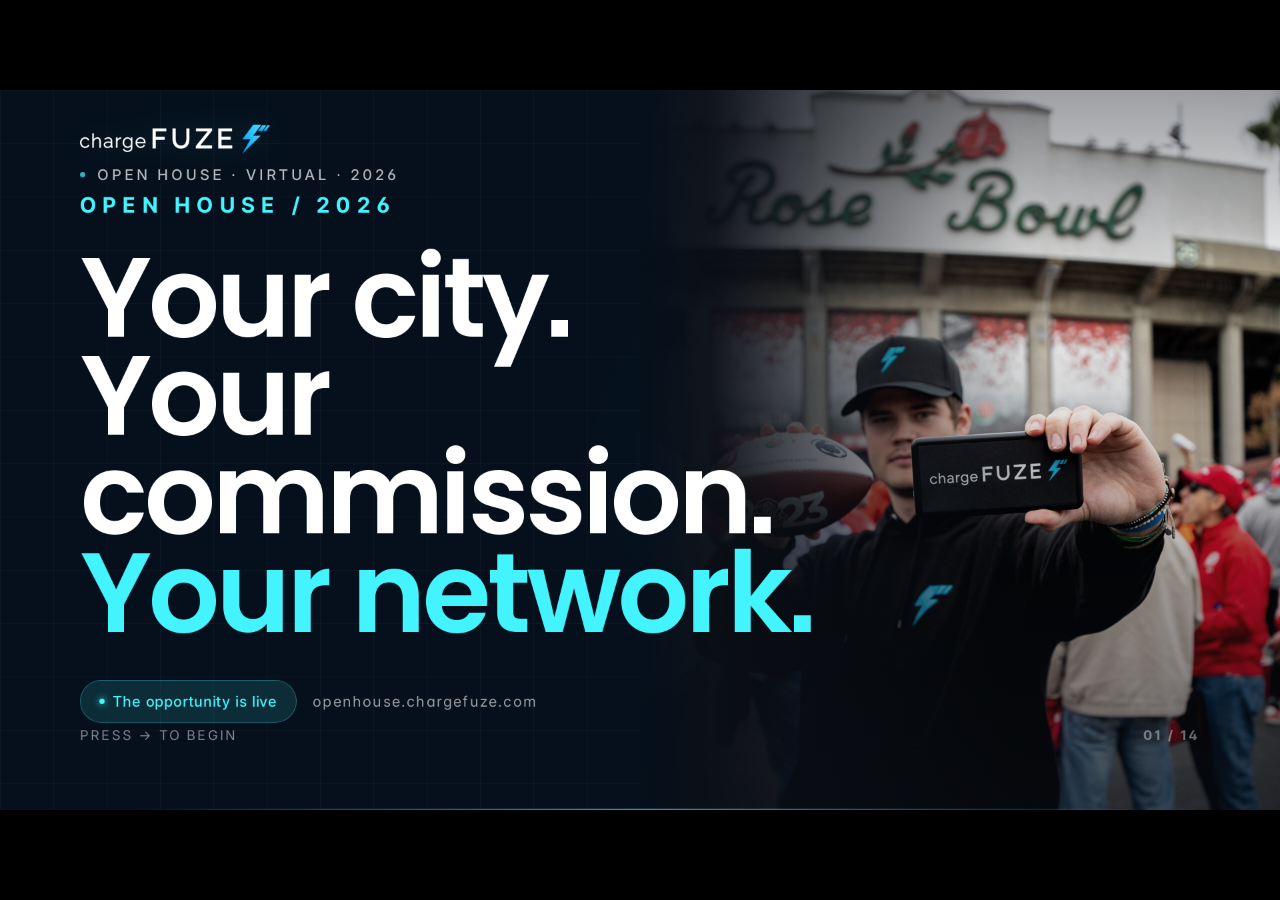
==== commit a97ac2d8: "Update index.html" ====
--- a/index.html
+++ b/index.html
@@ -17,13 +17,13 @@
      ================================================================= -->
 <section data-label="01 Cover" class="s-hero-spot">
   <div class="cover-photo-wrap">
-    <img src="assets/photos/rosebowl.jpg" alt="" class="cover-photo" />
+    <img src="assets/assets/photos/rosebowl.jpg" alt="" class="cover-photo" />
     <div class="cover-photo-grad"></div>
   </div>
   <div class="cover-grid"></div>
   <div class="frame" style="justify-content: space-between;">
     <div style="display:flex; justify-content: space-between; align-items: center;">
-      <div class="bug dark"><img src="assets/logos/chargefuze-official-white.png" alt="chargeFUZE" /></div>
+      <div class="bug dark"><img src="assets/assets/logos/chargefuze-official-white.png" alt="chargeFUZE" /></div>
       <div class="eyebrow dark"><span class="dot"></span><span>OPEN HOUSE · VIRTUAL · 2026</span></div>
     </div>
 
@@ -54,7 +54,7 @@
      ================================================================= -->
 <section data-label="02 Why We Exist" class="s-airy">
   <div class="frame">
-    <div class="bug light"><img src="assets/logos/chargefuze-official.png" alt="chargeFUZE" /></div>
+    <div class="bug light"><img src="assets/assets/logos/chargefuze-official.png" alt="chargeFUZE" /></div>
     <div class="eyebrow" style="margin-top: 40px;"><span class="dot"></span><span>ABOUT CHARGEFUZE</span></div>
     <h1 class="title" style="margin-top: var(--gap-title); max-width: 1500px;">
       Why we <span style="color: var(--charge-blue);">exist.</span>
@@ -92,11 +92,11 @@
      ================================================================= -->
 <section data-label="03 The Machine" class="s-dark">
   <div class="machine-photo-wrap">
-    <img src="assets/photos/powerbank-hand.jpg" alt="chargeFUZE power bank in hand" class="machine-photo" />
+    <img src="assets/assets/photos/powerbank-hand.jpg" alt="chargeFUZE power bank in hand" class="machine-photo" />
     <div class="machine-photo-grad"></div>
   </div>
   <div class="frame">
-    <div class="bug dark"><img src="assets/logos/chargefuze-official-white.png" alt="chargeFUZE" /></div>
+    <div class="bug dark"><img src="assets/assets/logos/chargefuze-official-white.png" alt="chargeFUZE" /></div>
     <div class="eyebrow dark" style="margin-top: 40px;"><span class="dot"></span><span>THE PRODUCT</span></div>
     <h1 class="title" style="margin-top: var(--gap-title);">The machine.</h1>
 
@@ -132,7 +132,7 @@
      ================================================================= -->
 <section data-label="04 Rent Charge Return" class="s-airy">
   <div class="frame">
-    <div class="bug light"><img src="assets/logos/chargefuze-official.png" alt="chargeFUZE" /></div>
+    <div class="bug light"><img src="assets/assets/logos/chargefuze-official.png" alt="chargeFUZE" /></div>
     <div class="eyebrow" style="margin-top: 40px;"><span class="dot"></span><span>HOW IT WORKS</span></div>
     <h1 class="title" style="margin-top: var(--gap-title);">
       Rent. Charge. <span style="color: var(--charge-blue);">Return.</span>
@@ -168,7 +168,7 @@
      ================================================================= -->
 <section data-label="05 Hardware" class="s-dark">
   <div class="frame">
-    <div class="bug dark"><img src="assets/logos/chargefuze-official-white.png" alt="chargeFUZE" /></div>
+    <div class="bug dark"><img src="assets/assets/logos/chargefuze-official-white.png" alt="chargeFUZE" /></div>
     <div class="eyebrow dark" style="margin-top: 40px;"><span class="dot"></span><span>OUR PRODUCTS</span></div>
     <h1 class="title" style="margin-top: var(--gap-title);">The hardware.</h1>
     <p class="body" style="margin-top: 18px;">Two stations. Same network. Pick the fit for the venue.</p>
@@ -176,8 +176,8 @@
     <div style="margin-top: 48px; flex: 1; min-height: 0; min-width: 0; display: grid; grid-template-columns: minmax(0, 1.2fr) minmax(0, 1fr); grid-template-rows: minmax(0, 1fr); gap: 56px;">
       <!-- Real station photo (swaps based on selection, click to enlarge) -->
       <div class="hw-photo-frame" id="hw-photo-frame" role="button" tabindex="0" aria-label="Click to view station photo full size">
-        <img src="assets/photos/station-fattuesday.jpg" alt="" class="hw-photo hw-photo-f10 is-active" data-model="F10" />
-        <img src="assets/photos/station-f15.jpg" alt="" class="hw-photo hw-photo-f15" data-model="F15" />
+        <img src="assets/assets/photos/station-fattuesday.jpg" alt="" class="hw-photo hw-photo-f10 is-active" data-model="F10" />
+        <img src="assets/assets/photos/station-f15.jpg" alt="" class="hw-photo hw-photo-f15" data-model="F15" />
         <div class="hw-photo-caption">
           <div class="hw-photo-label" id="hw-photo-label">F10 · IN THE WILD</div>
           <div class="hw-photo-venue" id="hw-photo-venue">Fat Tuesday · Bar / Restaurant</div>
@@ -224,7 +224,7 @@
      ================================================================= -->
 <section data-label="06 Markets" class="s-dark">
   <div class="frame">
-    <div class="bug dark"><img src="assets/logos/chargefuze-official-white.png" alt="chargeFUZE" /></div>
+    <div class="bug dark"><img src="assets/assets/logos/chargefuze-official-white.png" alt="chargeFUZE" /></div>
     <div class="eyebrow dark" style="margin-top: 40px;"><span class="dot"></span><span>MARKET STRATEGY</span></div>
     <h1 class="title" style="margin-top: var(--gap-title); max-width: 1500px;">
       Where we're <span style="color: var(--spark-blue);">taking over.</span>
@@ -281,7 +281,7 @@
      ================================================================= -->
 <section data-label="07 Competition" class="s-airy">
   <div class="frame">
-    <div class="bug light"><img src="assets/logos/chargefuze-official.png" alt="chargeFUZE" /></div>
+    <div class="bug light"><img src="assets/assets/logos/chargefuze-official.png" alt="chargeFUZE" /></div>
     <div class="eyebrow" style="margin-top: 40px;"><span class="dot"></span><span>COMPETITIVE POSITION · LOS ANGELES</span></div>
 
     <h1 class="title" style="margin-top: var(--gap-title); font-size: 92px;">
@@ -299,7 +299,7 @@
           <div class="map-compare-name">Lyte · LA</div>
         </div>
         <button type="button" class="map-compare-photo map-photo-btn" data-map="competitor" aria-label="Enlarge competitor coverage map">
-          <img src="assets/photos/map-competitor.png" alt="Competitor coverage map showing sparse markers across LA" />
+          <img src="assets/assets/photos/map-competitor.png" alt="Competitor coverage map showing sparse markers across LA" />
           <div class="map-zoom-hint">
             <svg width="16" height="16" viewBox="0 0 24 24" fill="none" stroke="currentColor" stroke-width="2.4" stroke-linecap="round" stroke-linejoin="round"><path d="M15 3h6v6"/><path d="M9 21H3v-6"/><path d="M21 3l-7 7"/><path d="M3 21l7-7"/></svg>
             <span>Tap to enlarge</span>
@@ -318,7 +318,7 @@
           <div class="map-compare-name">Same map. Same city.</div>
         </div>
         <button type="button" class="map-compare-photo map-photo-btn" data-map="chargefuze" aria-label="Enlarge chargeFUZE coverage map">
-          <img src="assets/photos/map-chargefuze.png" alt="chargeFUZE coverage map showing dense clusters across LA" />
+          <img src="assets/assets/photos/map-chargefuze.png" alt="chargeFUZE coverage map showing dense clusters across LA" />
           <div class="map-compare-glow"></div>
           <div class="map-zoom-hint">
             <svg width="16" height="16" viewBox="0 0 24 24" fill="none" stroke="currentColor" stroke-width="2.4" stroke-linecap="round" stroke-linejoin="round"><path d="M15 3h6v6"/><path d="M9 21H3v-6"/><path d="M21 3l-7 7"/><path d="M3 21l7-7"/></svg>
@@ -345,7 +345,7 @@
      ================================================================= -->
 <section data-label="08 Your Role" class="s-hero-spot">
   <div class="frame">
-    <div class="bug dark"><img src="assets/logos/chargefuze-official-white.png" alt="chargeFUZE" /></div>
+    <div class="bug dark"><img src="assets/assets/logos/chargefuze-official-white.png" alt="chargeFUZE" /></div>
     <div class="eyebrow dark" style="margin-top: 40px;"><span class="dot"></span><span>YOUR OPPORTUNITY</span></div>
     <h1 class="title hero" style="margin-top: var(--gap-title); font-size: 200px;">
       Own the<br/><span style="color: var(--spark-blue);">block.</span>
@@ -374,7 +374,7 @@
      ================================================================= -->
 <section data-label="09 The Money" class="s-airy">
   <div class="frame">
-    <div class="bug light"><img src="assets/logos/chargefuze-official.png" alt="chargeFUZE" /></div>
+    <div class="bug light"><img src="assets/assets/logos/chargefuze-official.png" alt="chargeFUZE" /></div>
     <div class="eyebrow" style="margin-top: 32px;"><span class="dot"></span><span>COMPENSATION</span></div>
     <h1 class="title" style="margin-top: 18px;">
       The tiers. <span style="color: var(--charge-blue);">The money.</span>
@@ -430,7 +430,7 @@
      ================================================================= -->
 <section data-label="10 Hit List" class="s-airy">
   <div class="frame">
-    <div class="bug light"><img src="assets/logos/chargefuze-official.png" alt="chargeFUZE" /></div>
+    <div class="bug light"><img src="assets/assets/logos/chargefuze-official.png" alt="chargeFUZE" /></div>
     <div class="eyebrow"><span class="dot"></span><span>YOUR HIT LIST · PRE-VETTED &amp; TIERED</span></div>
     <h1 class="title" style="margin-top: 16px; font-size: 72px; line-height: 0.96;">
       We did the homework.<br>
@@ -504,7 +504,7 @@
      ================================================================= -->
 <section data-label="11 Estimator" class="s-dark">
   <div class="frame">
-    <div class="bug dark"><img src="assets/logos/chargefuze-official-white.png" alt="chargeFUZE" /></div>
+    <div class="bug dark"><img src="assets/assets/logos/chargefuze-official-white.png" alt="chargeFUZE" /></div>
     <div class="eyebrow dark" style="margin-top: 32px;"><span class="dot"></span><span>COMMISSION ESTIMATOR</span></div>
     <h1 class="title" style="margin-top: 24px; font-size: 76px;">
       Run the numbers.
@@ -598,12 +598,12 @@
      ================================================================= -->
 <section data-label="12 Your First Move" class="s-hero-dense">
   <div class="closer-photo-wrap">
-    <img src="assets/photos/powerbank-hand.jpg" alt="" class="closer-photo" />
+    <img src="assets/assets/photos/powerbank-hand.jpg" alt="" class="closer-photo" />
     <div class="closer-photo-grad"></div>
   </div>
   <div class="cover-grid"></div>
   <div class="frame" style="justify-content: space-between;">
-    <div class="bug dark"><img src="assets/logos/chargefuze-official-white.png" alt="chargeFUZE" /></div>
+    <div class="bug dark"><img src="assets/assets/logos/chargefuze-official-white.png" alt="chargeFUZE" /></div>
 
     <div style="max-width: 1050px;">
       <div class="eyebrow dark" style="margin-bottom: 48px;"><span class="dot"></span><span>WHAT HAPPENS NEXT</span></div>
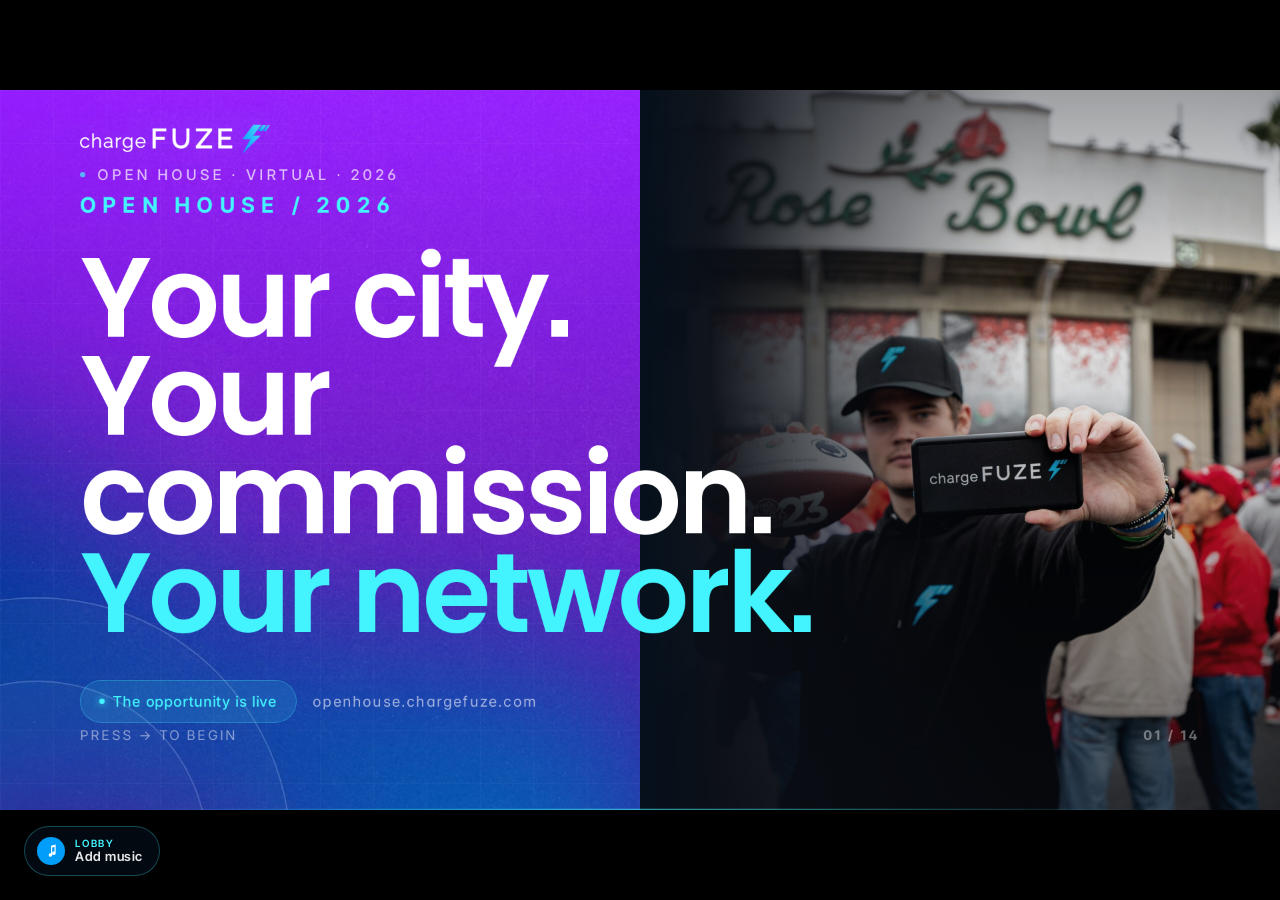
==== commit 3bdb954e: "Add files via upload" ====
--- a/index.html
+++ b/index.html
@@ -6,8 +6,10 @@
 <link rel="stylesheet" href="styles.css" />
 <link rel="stylesheet" href="components.css?v=15" />
 <link rel="stylesheet" href="brand-fx.css?v=4" />
+<link rel="stylesheet" href="lobby-music.css" />
 <script src="deck-stage.js"></script>
 <script src="brand-fx.js?v=1" defer></script>
+<script src="lobby-music.js" defer></script>
 </head>
 <body>
 <deck-stage width="1920" height="1080">
@@ -17,13 +19,13 @@
      ================================================================= -->
 <section data-label="01 Cover" class="s-hero-spot">
   <div class="cover-photo-wrap">
-    <img src="assets/assets/photos/rosebowl.jpg" alt="" class="cover-photo" />
+    <img src="assets/photos/rosebowl.jpg" alt="" class="cover-photo" />
     <div class="cover-photo-grad"></div>
   </div>
   <div class="cover-grid"></div>
   <div class="frame" style="justify-content: space-between;">
     <div style="display:flex; justify-content: space-between; align-items: center;">
-      <div class="bug dark"><img src="assets/assets/logos/chargefuze-official-white.png" alt="chargeFUZE" /></div>
+      <div class="bug dark"><img src="assets/logos/chargefuze-official-white.png" alt="chargeFUZE" /></div>
       <div class="eyebrow dark"><span class="dot"></span><span>OPEN HOUSE · VIRTUAL · 2026</span></div>
     </div>
 
@@ -54,7 +56,7 @@
      ================================================================= -->
 <section data-label="02 Why We Exist" class="s-airy">
   <div class="frame">
-    <div class="bug light"><img src="assets/assets/logos/chargefuze-official.png" alt="chargeFUZE" /></div>
+    <div class="bug light"><img src="assets/logos/chargefuze-official.png" alt="chargeFUZE" /></div>
     <div class="eyebrow" style="margin-top: 40px;"><span class="dot"></span><span>ABOUT CHARGEFUZE</span></div>
     <h1 class="title" style="margin-top: var(--gap-title); max-width: 1500px;">
       Why we <span style="color: var(--charge-blue);">exist.</span>
@@ -92,11 +94,11 @@
      ================================================================= -->
 <section data-label="03 The Machine" class="s-dark">
   <div class="machine-photo-wrap">
-    <img src="assets/assets/photos/powerbank-hand.jpg" alt="chargeFUZE power bank in hand" class="machine-photo" />
+    <img src="assets/photos/powerbank-hand.jpg" alt="chargeFUZE power bank in hand" class="machine-photo" />
     <div class="machine-photo-grad"></div>
   </div>
   <div class="frame">
-    <div class="bug dark"><img src="assets/assets/logos/chargefuze-official-white.png" alt="chargeFUZE" /></div>
+    <div class="bug dark"><img src="assets/logos/chargefuze-official-white.png" alt="chargeFUZE" /></div>
     <div class="eyebrow dark" style="margin-top: 40px;"><span class="dot"></span><span>THE PRODUCT</span></div>
     <h1 class="title" style="margin-top: var(--gap-title);">The machine.</h1>
 
@@ -132,7 +134,7 @@
      ================================================================= -->
 <section data-label="04 Rent Charge Return" class="s-airy">
   <div class="frame">
-    <div class="bug light"><img src="assets/assets/logos/chargefuze-official.png" alt="chargeFUZE" /></div>
+    <div class="bug light"><img src="assets/logos/chargefuze-official.png" alt="chargeFUZE" /></div>
     <div class="eyebrow" style="margin-top: 40px;"><span class="dot"></span><span>HOW IT WORKS</span></div>
     <h1 class="title" style="margin-top: var(--gap-title);">
       Rent. Charge. <span style="color: var(--charge-blue);">Return.</span>
@@ -168,7 +170,7 @@
      ================================================================= -->
 <section data-label="05 Hardware" class="s-dark">
   <div class="frame">
-    <div class="bug dark"><img src="assets/assets/logos/chargefuze-official-white.png" alt="chargeFUZE" /></div>
+    <div class="bug dark"><img src="assets/logos/chargefuze-official-white.png" alt="chargeFUZE" /></div>
     <div class="eyebrow dark" style="margin-top: 40px;"><span class="dot"></span><span>OUR PRODUCTS</span></div>
     <h1 class="title" style="margin-top: var(--gap-title);">The hardware.</h1>
     <p class="body" style="margin-top: 18px;">Two stations. Same network. Pick the fit for the venue.</p>
@@ -176,8 +178,8 @@
     <div style="margin-top: 48px; flex: 1; min-height: 0; min-width: 0; display: grid; grid-template-columns: minmax(0, 1.2fr) minmax(0, 1fr); grid-template-rows: minmax(0, 1fr); gap: 56px;">
       <!-- Real station photo (swaps based on selection, click to enlarge) -->
       <div class="hw-photo-frame" id="hw-photo-frame" role="button" tabindex="0" aria-label="Click to view station photo full size">
-        <img src="assets/assets/photos/station-fattuesday.jpg" alt="" class="hw-photo hw-photo-f10 is-active" data-model="F10" />
-        <img src="assets/assets/photos/station-f15.jpg" alt="" class="hw-photo hw-photo-f15" data-model="F15" />
+        <img src="assets/photos/station-fattuesday.jpg" alt="" class="hw-photo hw-photo-f10 is-active" data-model="F10" />
+        <img src="assets/photos/station-f15.jpg" alt="" class="hw-photo hw-photo-f15" data-model="F15" />
         <div class="hw-photo-caption">
           <div class="hw-photo-label" id="hw-photo-label">F10 · IN THE WILD</div>
           <div class="hw-photo-venue" id="hw-photo-venue">Fat Tuesday · Bar / Restaurant</div>
@@ -224,7 +226,7 @@
      ================================================================= -->
 <section data-label="06 Markets" class="s-dark">
   <div class="frame">
-    <div class="bug dark"><img src="assets/assets/logos/chargefuze-official-white.png" alt="chargeFUZE" /></div>
+    <div class="bug dark"><img src="assets/logos/chargefuze-official-white.png" alt="chargeFUZE" /></div>
     <div class="eyebrow dark" style="margin-top: 40px;"><span class="dot"></span><span>MARKET STRATEGY</span></div>
     <h1 class="title" style="margin-top: var(--gap-title); max-width: 1500px;">
       Where we're <span style="color: var(--spark-blue);">taking over.</span>
@@ -281,7 +283,7 @@
      ================================================================= -->
 <section data-label="07 Competition" class="s-airy">
   <div class="frame">
-    <div class="bug light"><img src="assets/assets/logos/chargefuze-official.png" alt="chargeFUZE" /></div>
+    <div class="bug light"><img src="assets/logos/chargefuze-official.png" alt="chargeFUZE" /></div>
     <div class="eyebrow" style="margin-top: 40px;"><span class="dot"></span><span>COMPETITIVE POSITION · LOS ANGELES</span></div>
 
     <h1 class="title" style="margin-top: var(--gap-title); font-size: 92px;">
@@ -299,7 +301,7 @@
           <div class="map-compare-name">Lyte · LA</div>
         </div>
         <button type="button" class="map-compare-photo map-photo-btn" data-map="competitor" aria-label="Enlarge competitor coverage map">
-          <img src="assets/assets/photos/map-competitor.png" alt="Competitor coverage map showing sparse markers across LA" />
+          <img src="assets/photos/map-competitor.png" alt="Competitor coverage map showing sparse markers across LA" />
           <div class="map-zoom-hint">
             <svg width="16" height="16" viewBox="0 0 24 24" fill="none" stroke="currentColor" stroke-width="2.4" stroke-linecap="round" stroke-linejoin="round"><path d="M15 3h6v6"/><path d="M9 21H3v-6"/><path d="M21 3l-7 7"/><path d="M3 21l7-7"/></svg>
             <span>Tap to enlarge</span>
@@ -318,7 +320,7 @@
           <div class="map-compare-name">Same map. Same city.</div>
         </div>
         <button type="button" class="map-compare-photo map-photo-btn" data-map="chargefuze" aria-label="Enlarge chargeFUZE coverage map">
-          <img src="assets/assets/photos/map-chargefuze.png" alt="chargeFUZE coverage map showing dense clusters across LA" />
+          <img src="assets/photos/map-chargefuze.png" alt="chargeFUZE coverage map showing dense clusters across LA" />
           <div class="map-compare-glow"></div>
           <div class="map-zoom-hint">
             <svg width="16" height="16" viewBox="0 0 24 24" fill="none" stroke="currentColor" stroke-width="2.4" stroke-linecap="round" stroke-linejoin="round"><path d="M15 3h6v6"/><path d="M9 21H3v-6"/><path d="M21 3l-7 7"/><path d="M3 21l7-7"/></svg>
@@ -334,7 +336,7 @@
 
     <div style="margin-top: 32px; padding: 20px 28px; background: var(--ink-50); border: 1px solid var(--ink-150); border-radius: 14px; display: flex; align-items: center; gap: 24px;">
       <div style="font-size: 36px; font-family: 'Inter Tight'; font-weight: 700; color: var(--charge-blue);">+ $150</div>
-      <div style="font-size: 22px; color: var(--ink-700);"><strong>Switch incentive.</strong> Venue using a competitor? We pay you to convert them.</div>
+      <div style="font-size: 22px; color: var(--ink-700);">Switch incentive. Venue using a competitor? We pay them to convert.</div>
     </div>
   </div>
   <div class="foot"><span>chargeFUZE / Open House 2026</span><span>07</span></div>
@@ -345,7 +347,7 @@
      ================================================================= -->
 <section data-label="08 Your Role" class="s-hero-spot">
   <div class="frame">
-    <div class="bug dark"><img src="assets/assets/logos/chargefuze-official-white.png" alt="chargeFUZE" /></div>
+    <div class="bug dark"><img src="assets/logos/chargefuze-official-white.png" alt="chargeFUZE" /></div>
     <div class="eyebrow dark" style="margin-top: 40px;"><span class="dot"></span><span>YOUR OPPORTUNITY</span></div>
     <h1 class="title hero" style="margin-top: var(--gap-title); font-size: 200px;">
       Own the<br/><span style="color: var(--spark-blue);">block.</span>
@@ -374,7 +376,7 @@
      ================================================================= -->
 <section data-label="09 The Money" class="s-airy">
   <div class="frame">
-    <div class="bug light"><img src="assets/assets/logos/chargefuze-official.png" alt="chargeFUZE" /></div>
+    <div class="bug light"><img src="assets/logos/chargefuze-official.png" alt="chargeFUZE" /></div>
     <div class="eyebrow" style="margin-top: 32px;"><span class="dot"></span><span>COMPENSATION</span></div>
     <h1 class="title" style="margin-top: 18px;">
       The tiers. <span style="color: var(--charge-blue);">The money.</span>
@@ -430,7 +432,7 @@
      ================================================================= -->
 <section data-label="10 Hit List" class="s-airy">
   <div class="frame">
-    <div class="bug light"><img src="assets/assets/logos/chargefuze-official.png" alt="chargeFUZE" /></div>
+    <div class="bug light"><img src="assets/logos/chargefuze-official.png" alt="chargeFUZE" /></div>
     <div class="eyebrow"><span class="dot"></span><span>YOUR HIT LIST · PRE-VETTED &amp; TIERED</span></div>
     <h1 class="title" style="margin-top: 16px; font-size: 72px; line-height: 0.96;">
       We did the homework.<br>
@@ -504,7 +506,7 @@
      ================================================================= -->
 <section data-label="11 Estimator" class="s-dark">
   <div class="frame">
-    <div class="bug dark"><img src="assets/assets/logos/chargefuze-official-white.png" alt="chargeFUZE" /></div>
+    <div class="bug dark"><img src="assets/logos/chargefuze-official-white.png" alt="chargeFUZE" /></div>
     <div class="eyebrow dark" style="margin-top: 32px;"><span class="dot"></span><span>COMMISSION ESTIMATOR</span></div>
     <h1 class="title" style="margin-top: 24px; font-size: 76px;">
       Run the numbers.
@@ -598,12 +600,12 @@
      ================================================================= -->
 <section data-label="12 Your First Move" class="s-hero-dense">
   <div class="closer-photo-wrap">
-    <img src="assets/assets/photos/powerbank-hand.jpg" alt="" class="closer-photo" />
+    <img src="assets/photos/powerbank-hand.jpg" alt="" class="closer-photo" />
     <div class="closer-photo-grad"></div>
   </div>
   <div class="cover-grid"></div>
   <div class="frame" style="justify-content: space-between;">
-    <div class="bug dark"><img src="assets/assets/logos/chargefuze-official-white.png" alt="chargeFUZE" /></div>
+    <div class="bug dark"><img src="assets/logos/chargefuze-official-white.png" alt="chargeFUZE" /></div>
 
     <div style="max-width: 1050px;">
       <div class="eyebrow dark" style="margin-bottom: 48px;"><span class="dot"></span><span>WHAT HAPPENS NEXT</span></div>
--- a/lobby-music.css
+++ b/lobby-music.css
@@ -0,0 +1,346 @@
+/* ============================================================
+   Lobby music player — floating control bottom-left
+   ============================================================ */
+.lobby-player {
+  position: fixed;
+  bottom: 24px;
+  left: 24px;
+  z-index: 9000;
+  font-family: 'Inter Tight', 'Inter', sans-serif;
+  color: #fff;
+  user-select: none;
+}
+
+/* Collapsed (FAB) state */
+.lobby-fab {
+  display: flex;
+  align-items: center;
+  gap: 10px;
+  background: rgba(5, 12, 22, 0.78);
+  backdrop-filter: blur(12px);
+  -webkit-backdrop-filter: blur(12px);
+  border: 1px solid rgba(67, 244, 254, 0.28);
+  border-radius: 999px;
+  padding: 10px 16px 10px 12px;
+  cursor: pointer;
+  box-shadow: 0 8px 24px rgba(0, 0, 0, 0.35);
+  transition: transform 200ms ease, border-color 200ms ease;
+}
+.lobby-fab:hover {
+  transform: translateY(-2px);
+  border-color: rgba(67, 244, 254, 0.55);
+}
+.lobby-fab-icon {
+  width: 28px; height: 28px;
+  border-radius: 50%;
+  background: var(--charge-blue, #2D7DFF);
+  display: inline-flex;
+  align-items: center;
+  justify-content: center;
+  position: relative;
+}
+.lobby-fab-icon::before {
+  content: '';
+  position: absolute;
+  inset: -3px;
+  border-radius: 50%;
+  border: 1.5px solid var(--spark-blue, #43F4FE);
+  opacity: 0;
+  animation: lobby-pulse 1.8s ease-out infinite;
+}
+.lobby-player.is-playing .lobby-fab-icon::before { opacity: 1; }
+@keyframes lobby-pulse {
+  0% { transform: scale(0.9); opacity: 0.8; }
+  100% { transform: scale(1.6); opacity: 0; }
+}
+.lobby-fab-icon svg { width: 14px; height: 14px; }
+.lobby-fab-label {
+  font-size: 13px;
+  font-weight: 600;
+  letter-spacing: 0.04em;
+  color: rgba(255, 255, 255, 0.9);
+  display: flex;
+  flex-direction: column;
+  line-height: 1.15;
+}
+.lobby-fab-now {
+  font-size: 10px;
+  letter-spacing: 0.18em;
+  text-transform: uppercase;
+  color: var(--spark-blue, #43F4FE);
+}
+
+/* Expanded panel */
+.lobby-panel {
+  position: absolute;
+  bottom: calc(100% + 12px);
+  left: 0;
+  width: 360px;
+  background: rgba(5, 12, 22, 0.92);
+  backdrop-filter: blur(20px);
+  -webkit-backdrop-filter: blur(20px);
+  border: 1px solid rgba(67, 244, 254, 0.28);
+  border-radius: 18px;
+  padding: 18px;
+  box-shadow: 0 24px 60px rgba(0, 0, 0, 0.45);
+  display: none;
+  flex-direction: column;
+  gap: 14px;
+}
+.lobby-player.is-open .lobby-panel { display: flex; }
+
+.lobby-panel-head {
+  display: flex;
+  align-items: center;
+  justify-content: space-between;
+}
+.lobby-panel-title {
+  font-size: 11px;
+  letter-spacing: 0.22em;
+  text-transform: uppercase;
+  color: rgba(255, 255, 255, 0.55);
+  font-weight: 600;
+}
+.lobby-close {
+  background: transparent;
+  border: 0;
+  color: rgba(255, 255, 255, 0.55);
+  width: 24px; height: 24px;
+  border-radius: 50%;
+  cursor: pointer;
+  display: flex;
+  align-items: center;
+  justify-content: center;
+  font-size: 18px;
+  line-height: 1;
+  transition: color 180ms ease, background 180ms ease;
+}
+.lobby-close:hover { color: #fff; background: rgba(255,255,255,0.08); }
+
+/* Now playing */
+.lobby-now {
+  background: rgba(67, 244, 254, 0.06);
+  border: 1px solid rgba(67, 244, 254, 0.18);
+  border-radius: 12px;
+  padding: 12px 14px;
+  display: flex;
+  align-items: center;
+  gap: 12px;
+  min-height: 56px;
+}
+.lobby-now-art {
+  width: 36px; height: 36px;
+  border-radius: 8px;
+  background: linear-gradient(135deg, var(--charge-blue, #2D7DFF), var(--spark-blue, #43F4FE));
+  display: inline-flex;
+  align-items: center;
+  justify-content: center;
+  flex-shrink: 0;
+}
+.lobby-now-art svg { width: 18px; height: 18px; }
+.lobby-now-text {
+  display: flex;
+  flex-direction: column;
+  flex: 1;
+  min-width: 0;
+}
+.lobby-now-track {
+  font-size: 14px;
+  font-weight: 600;
+  color: #fff;
+  overflow: hidden;
+  text-overflow: ellipsis;
+  white-space: nowrap;
+}
+.lobby-now-sub {
+  font-size: 11px;
+  letter-spacing: 0.08em;
+  color: rgba(255, 255, 255, 0.55);
+  text-transform: uppercase;
+}
+.lobby-now-empty { color: rgba(255, 255, 255, 0.5); font-style: italic; font-size: 13px; }
+
+/* Controls */
+.lobby-controls {
+  display: flex;
+  align-items: center;
+  justify-content: space-between;
+  gap: 10px;
+}
+.lobby-btn {
+  background: rgba(255, 255, 255, 0.06);
+  border: 1px solid rgba(255, 255, 255, 0.1);
+  border-radius: 50%;
+  width: 36px; height: 36px;
+  display: inline-flex;
+  align-items: center;
+  justify-content: center;
+  color: #fff;
+  cursor: pointer;
+  transition: background 180ms ease, border-color 180ms ease, transform 120ms ease;
+}
+.lobby-btn:hover { background: rgba(255, 255, 255, 0.12); border-color: rgba(67,244,254,0.3); }
+.lobby-btn:active { transform: scale(0.94); }
+.lobby-btn[disabled] { opacity: 0.35; cursor: not-allowed; }
+.lobby-btn svg { width: 14px; height: 14px; }
+.lobby-btn.lobby-play {
+  width: 44px; height: 44px;
+  background: var(--charge-blue, #2D7DFF);
+  border-color: transparent;
+}
+.lobby-btn.lobby-play:hover { background: #4290ff; }
+.lobby-btn.lobby-play svg { width: 16px; height: 16px; }
+.lobby-btn.is-on { color: var(--spark-blue, #43F4FE); border-color: rgba(67,244,254,0.4); background: rgba(67,244,254,0.1); }
+
+/* Progress */
+.lobby-progress {
+  display: flex;
+  flex-direction: column;
+  gap: 4px;
+}
+.lobby-progress-bar {
+  height: 4px;
+  background: rgba(255, 255, 255, 0.08);
+  border-radius: 2px;
+  overflow: hidden;
+  cursor: pointer;
+}
+.lobby-progress-fill {
+  height: 100%;
+  background: linear-gradient(90deg, var(--charge-blue, #2D7DFF), var(--spark-blue, #43F4FE));
+  width: 0%;
+  transition: width 200ms linear;
+}
+.lobby-progress-times {
+  display: flex;
+  justify-content: space-between;
+  font-size: 10px;
+  letter-spacing: 0.06em;
+  color: rgba(255, 255, 255, 0.45);
+  font-variant-numeric: tabular-nums;
+}
+
+/* Volume */
+.lobby-volume {
+  display: flex;
+  align-items: center;
+  gap: 10px;
+}
+.lobby-volume svg { width: 14px; height: 14px; color: rgba(255,255,255,0.5); flex-shrink: 0; }
+.lobby-volume input[type="range"] {
+  flex: 1;
+  -webkit-appearance: none;
+  appearance: none;
+  height: 4px;
+  background: rgba(255, 255, 255, 0.1);
+  border-radius: 2px;
+  outline: none;
+  cursor: pointer;
+}
+.lobby-volume input[type="range"]::-webkit-slider-thumb {
+  -webkit-appearance: none;
+  appearance: none;
+  width: 12px; height: 12px;
+  border-radius: 50%;
+  background: var(--spark-blue, #43F4FE);
+  cursor: pointer;
+}
+.lobby-volume input[type="range"]::-moz-range-thumb {
+  width: 12px; height: 12px;
+  border-radius: 50%;
+  background: var(--spark-blue, #43F4FE);
+  cursor: pointer;
+  border: none;
+}
+
+/* Playlist */
+.lobby-playlist {
+  max-height: 180px;
+  overflow-y: auto;
+  display: flex;
+  flex-direction: column;
+  gap: 2px;
+  margin: 0;
+  padding: 0;
+  list-style: none;
+  scrollbar-width: thin;
+  scrollbar-color: rgba(255,255,255,0.2) transparent;
+}
+.lobby-playlist::-webkit-scrollbar { width: 4px; }
+.lobby-playlist::-webkit-scrollbar-thumb { background: rgba(255,255,255,0.2); border-radius: 2px; }
+.lobby-track {
+  display: flex;
+  align-items: center;
+  gap: 10px;
+  padding: 8px 10px;
+  border-radius: 8px;
+  cursor: pointer;
+  transition: background 160ms ease;
+}
+.lobby-track:hover { background: rgba(255, 255, 255, 0.05); }
+.lobby-track.is-current { background: rgba(67, 244, 254, 0.1); }
+.lobby-track-num {
+  font-size: 10px;
+  color: rgba(255, 255, 255, 0.4);
+  font-weight: 600;
+  width: 18px;
+  text-align: center;
+}
+.lobby-track.is-current .lobby-track-num { color: var(--spark-blue, #43F4FE); }
+.lobby-track-name {
+  font-size: 13px;
+  color: rgba(255, 255, 255, 0.85);
+  overflow: hidden;
+  text-overflow: ellipsis;
+  white-space: nowrap;
+  flex: 1;
+}
+.lobby-track-remove {
+  background: transparent;
+  border: 0;
+  color: rgba(255, 255, 255, 0.3);
+  cursor: pointer;
+  font-size: 14px;
+  line-height: 1;
+  padding: 2px 4px;
+  border-radius: 4px;
+  opacity: 0;
+  transition: opacity 160ms ease, color 160ms ease;
+}
+.lobby-track:hover .lobby-track-remove { opacity: 1; }
+.lobby-track-remove:hover { color: #ff5a5a; background: rgba(255, 90, 90, 0.1); }
+
+/* Upload zone */
+.lobby-upload {
+  display: flex;
+  align-items: center;
+  justify-content: center;
+  gap: 8px;
+  padding: 12px;
+  border: 1.5px dashed rgba(67, 244, 254, 0.3);
+  border-radius: 12px;
+  background: rgba(67, 244, 254, 0.04);
+  font-size: 12px;
+  color: rgba(255, 255, 255, 0.7);
+  cursor: pointer;
+  transition: background 180ms ease, border-color 180ms ease;
+}
+.lobby-upload:hover {
+  background: rgba(67, 244, 254, 0.08);
+  border-color: rgba(67, 244, 254, 0.5);
+  color: #fff;
+}
+.lobby-upload.is-drag {
+  background: rgba(67, 244, 254, 0.18);
+  border-color: var(--spark-blue, #43F4FE);
+}
+.lobby-upload svg { width: 14px; height: 14px; }
+.lobby-upload input[type="file"] { display: none; }
+
+.lobby-empty {
+  padding: 20px 12px;
+  text-align: center;
+  color: rgba(255, 255, 255, 0.45);
+  font-size: 12px;
+  font-style: italic;
+}
